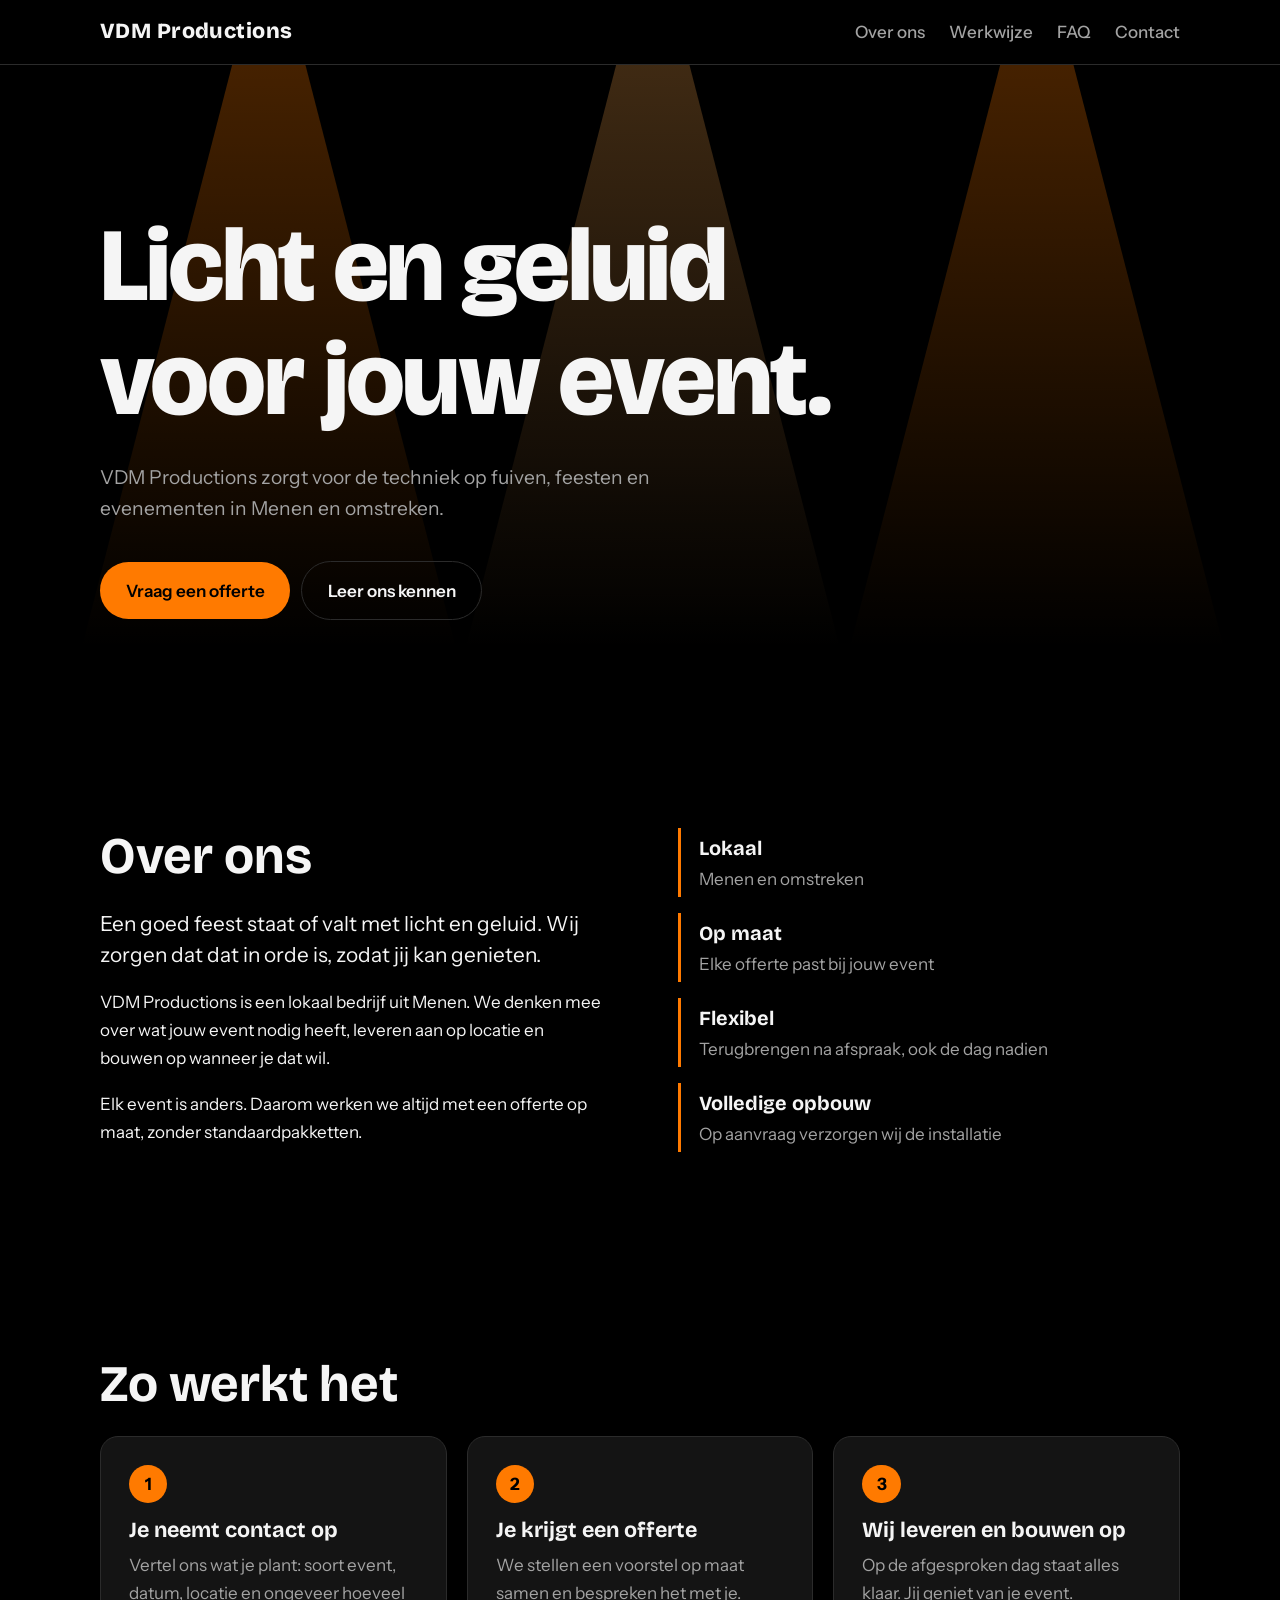
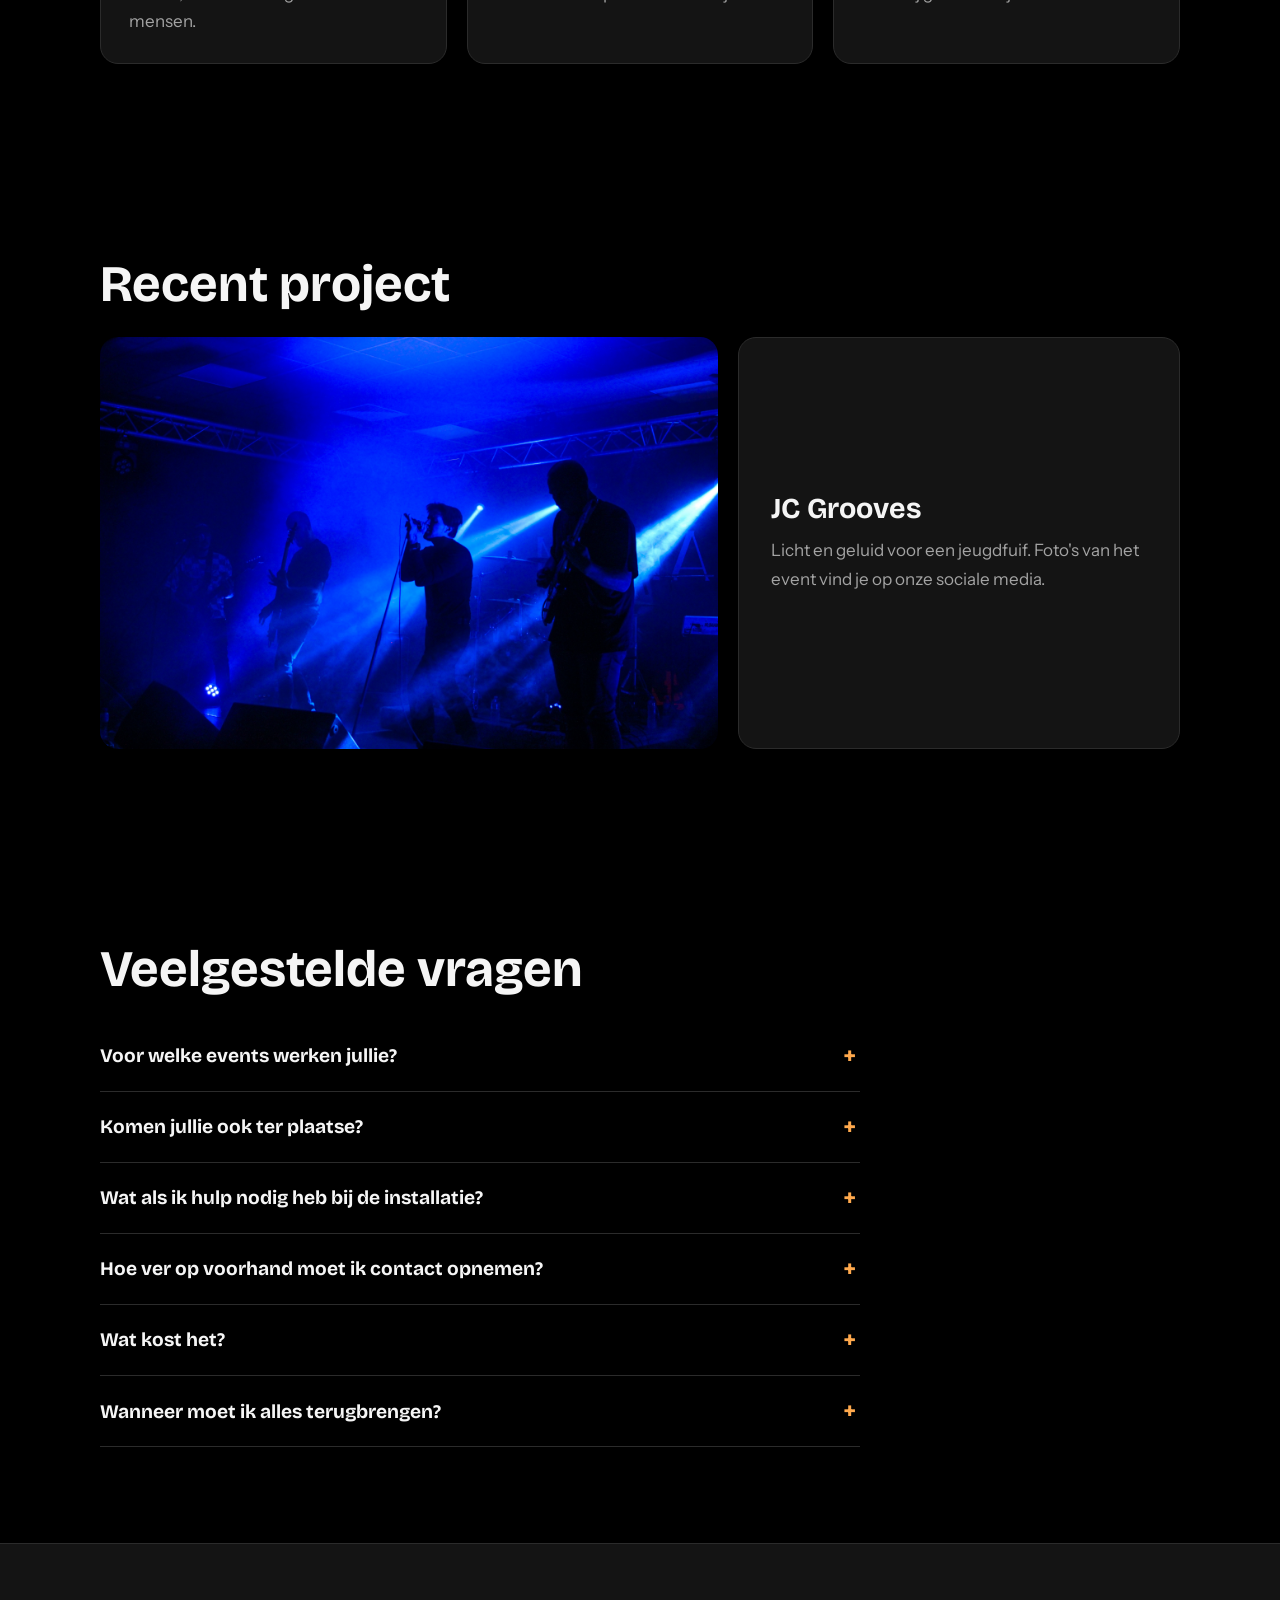
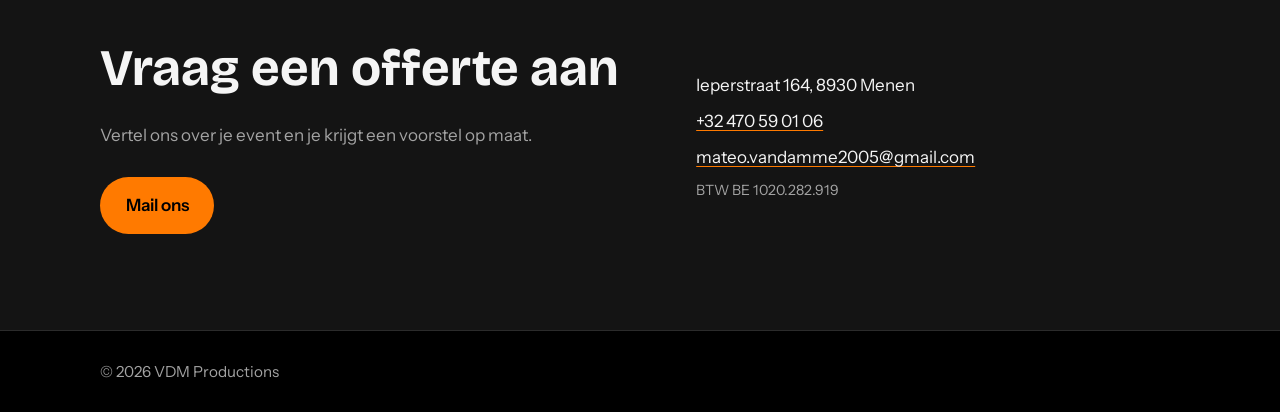
==== Preview/Mateo/index.html @ 556fc5b3 "Add files via upload" ====
<!DOCTYPE html>
<html lang="nl">
<head>
<meta charset="UTF-8">
<meta name="viewport" content="width=device-width, initial-scale=1.0">
<title>VDM Productions | Licht & Geluid in Menen</title>
<meta name="description" content="VDM Productions – licht en geluid voor evenementen, fuiven en feesten in Menen en omstreken.">
<link rel="preconnect" href="https://fonts.googleapis.com">
<link rel="preconnect" href="https://fonts.gstatic.com" crossorigin>
<link href="https://fonts.googleapis.com/css2?family=Bricolage+Grotesque:wght@500;700;800&family=Instrument+Sans:wght@400;500;600&display=swap" rel="stylesheet">
<link rel="stylesheet" href="styles/style.css">
</head>
<body>

<header class="nav">
  <div class="wrap">
    <a class="brand" href="#top">VDM Productions</a>
    <nav aria-label="Hoofdmenu">
      <ul>
        <li><a href="#over-ons">Over ons</a></li>
        <li><a href="#werkwijze">Werkwijze</a></li>
        <li><a href="#faq">FAQ</a></li>
        <li><a href="#contact">Contact</a></li>
      </ul>
    </nav>
  </div>
</header>

<main id="top">
  <section class="hero">
    <div class="beams" aria-hidden="true"><div class="beam"></div><div class="beam"></div><div class="beam"></div></div>
    <div class="wrap">
      <h1>Licht en geluid voor jouw event.</h1>
      <p>VDM Productions zorgt voor de techniek op fuiven, feesten en evenementen in Menen en omstreken.</p>
      <a class="btn" href="#contact">Vraag een offerte</a>
      <a class="btn ghost" href="#over-ons">Leer ons kennen</a>
    </div>
  </section>

  <section id="over-ons">
    <div class="wrap about">
      <div>
        <h2>Over ons</h2>
        <p class="lead">Een goed feest staat of valt met licht en geluid. Wij zorgen dat dat in orde is, zodat jij kan genieten.</p>
        <p>VDM Productions is een lokaal bedrijf uit Menen. We denken mee over wat jouw event nodig heeft, leveren aan op locatie en bouwen op wanneer je dat wil.</p>
        <p>Elk event is anders. Daarom werken we altijd met een offerte op maat, zonder standaardpakketten.</p>
      </div>
      <ul class="facts">
        <li><strong>Lokaal</strong><span>Menen en omstreken</span></li>
        <li><strong>Op maat</strong><span>Elke offerte past bij jouw event</span></li>
        <li><strong>Flexibel</strong><span>Terugbrengen na afspraak, ook de dag nadien</span></li>
        <li><strong>Volledige opbouw</strong><span>Op aanvraag verzorgen wij de installatie</span></li>
      </ul>
    </div>
  </section>

  <section id="werkwijze">
    <div class="wrap">
      <h2>Zo werkt het</h2>
      <ol class="steps">
        <li><h3>Je neemt contact op</h3><p>Vertel ons wat je plant: soort event, datum, locatie en ongeveer hoeveel mensen.</p></li>
        <li><h3>Je krijgt een offerte</h3><p>We stellen een voorstel op maat samen en bespreken het met je.</p></li>
        <li><h3>Wij leveren en bouwen op</h3><p>Op de afgesproken dag staat alles klaar. Jij geniet van je event.</p></li>
      </ol>
    </div>
  </section>

  <section id="projecten">
    <div class="wrap">
      <h2>Recent project</h2>
      <div class="project">
        <figure><img src="images/JC_Grooves1.webp" alt="Podium bij JC Grooves" loading="lazy"></figure>
        <div class="text">
          <h3>JC Grooves</h3>
          <p>Licht en geluid voor een jeugdfuif. Foto's van het event vind je op onze sociale media.</p>
        </div>
      </div>
    </div>
  </section>

  <section id="faq">
    <div class="wrap">
      <h2>Veelgestelde vragen</h2>
      <div class="faq">
        <details>
          <summary>Voor welke events werken jullie?</summary>
          <p>Fuiven, verjaardagen, tuinfeesten, schoolfeesten en andere evenementen. Twijfel je of we iets kunnen doen? Stuur ons gerust een bericht.</p>
        </details>
        <details>
          <summary>Komen jullie ook ter plaatse?</summary>
          <p>Zeker. In Menen en omstreken leveren wij aan en halen we alles weer op. Contacteer ons voor de tarieven.</p>
        </details>
        <details>
          <summary>Wat als ik hulp nodig heb bij de installatie?</summary>
          <p>Geen zorgen. Bij levering geven we altijd een korte uitleg. Wil je liever niets zelf doen, dan verzorgen wij de volledige opbouw.</p>
        </details>
        <details>
          <summary>Hoe ver op voorhand moet ik contact opnemen?</summary>
          <p>Hoe vroeger, hoe beter, zodat je zeker bent van je datum. Last-minute vragen mag je ook altijd proberen.</p>
        </details>
        <details>
          <summary>Wat kost het?</summary>
          <p>Elk event is anders, dus we werken met prijzen op maat. Je krijgt een duidelijke offerte voor je beslist.</p>
        </details>
        <details>
          <summary>Wanneer moet ik alles terugbrengen?</summary>
          <p>Meestal de dag na het event, maar we zijn flexibel in overleg.</p>
        </details>
      </div>
    </div>
  </section>

  <section id="contact" class="contact">
    <div class="wrap contact-grid">
      <div>
        <h2>Vraag een offerte aan</h2>
        <p>Vertel ons over je event en je krijgt een voorstel op maat.</p>
        <a class="btn" href="mailto:mateo.vandamme2005@gmail.com?subject=Offerte%20aanvragen">Mail ons</a>
      </div>
      <address>
        <span>Ieperstraat 164, 8930 Menen</span>
        <a href="tel:+32470590106">+32 470 59 01 06</a>
        <a href="mailto:mateo.vandamme2005@gmail.com">mateo.vandamme2005@gmail.com</a>
        <small>BTW BE 1020.282.919</small>
      </address>
    </div>
  </section>
</main>

<footer>
  <div class="wrap">© 2026 VDM Productions</div>
</footer>

</body>
</html>
---- Preview/Mateo/styles/style.css ----
/* ====== KLEUREN: pas hier je eigen kleuren van de oude site in ====== */
  :root {
    --bg: #000000;
    --surface: #141414;
    --line: #2b2b2b;
    --text: #f5f5f5;
    --muted: #a3a3a3;
    --accent: #ff7a00;
    --accent-2: #ffa94d;
    --on-accent: #000000;
  }
  /* ==================================================================== */

  *, *::before, *::after { box-sizing: border-box; }
  html { scroll-behavior: smooth; scroll-padding-top: 72px; }
  body {
    margin: 0;
    background: var(--bg);
    color: var(--text);
    font-family: "Instrument Sans", system-ui, -apple-system, "Segoe UI", sans-serif;
    font-size: 1.0625rem;
    line-height: 1.65;
  }
  h1, h2, h3 {
    font-family: "Bricolage Grotesque", "Helvetica Neue", Arial, sans-serif;
    line-height: 1.1;
    margin: 0;
  }
  a { color: inherit; }
  :focus-visible { outline: 3px solid var(--accent-2); outline-offset: 3px; border-radius: 4px; }
  .wrap { width: min(1080px, 100% - 2.5rem); margin-inline: auto; }

  /* Navigatie */
  header.nav {
    position: sticky; top: 0; z-index: 10;
    background: rgba(0, 0, 0, .88);
    backdrop-filter: blur(10px);
    border-bottom: 1px solid var(--line);
  }
  .nav .wrap { display: flex; align-items: center; justify-content: space-between; min-height: 64px; gap: 1rem; }
  .brand { font-family: "Bricolage Grotesque", sans-serif; font-weight: 800; font-size: 1.35rem; text-decoration: none; letter-spacing: .02em; }
  .nav ul { display: flex; gap: 1.5rem; list-style: none; margin: 0; padding: 0; }
  .nav ul a { text-decoration: none; color: var(--muted); font-weight: 500; }
  .nav ul a:hover { color: var(--text); }

  /* Hero */
  .hero { position: relative; overflow: hidden; padding: clamp(5rem, 14vw, 9rem) 0 clamp(4rem, 10vw, 7rem); isolation: isolate; }
  .beams { position: absolute; inset: 0; z-index: -1; pointer-events: none; }
  .beam {
    position: absolute; top: -10%; width: 38vmax; height: 130%;
    transform-origin: 50% 0;
    background: linear-gradient(to bottom, color-mix(in srgb, var(--accent) 55%, transparent), transparent 75%);
    clip-path: polygon(46% 0, 54% 0, 100% 100%, 0 100%);
    opacity: .55;
    animation: sweep 9s ease-in-out infinite alternate;
  }
  .beam:nth-child(1) { left: 2%;  --from: -22deg; --to: 12deg; }
  .beam:nth-child(2) { left: 32%; --from: 14deg;  --to: -16deg; animation-delay: -3s;
    background: linear-gradient(to bottom, color-mix(in srgb, var(--accent-2) 50%, transparent), transparent 75%); }
  .beam:nth-child(3) { right: 0;  --from: 20deg;  --to: -10deg; animation-delay: -6s; }
  @keyframes sweep { from { transform: rotate(var(--from)); } to { transform: rotate(var(--to)); } }
  .hero h1 { font-size: clamp(2.8rem, 9vw, 6.5rem); font-weight: 800; letter-spacing: -.02em; max-width: 12ch; }
  .hero p { max-width: 46ch; color: var(--muted); font-size: 1.2rem; margin: 1.5rem 0 2.25rem; }
  .btn {
    display: inline-block; padding: .9rem 1.6rem; border-radius: 999px; font-weight: 600; text-decoration: none;
    background: var(--accent); color: var(--on-accent); transition: transform .15s ease, background .15s ease;
  }
  .btn:hover { background: var(--accent-2); transform: translateY(-2px); }
  .btn.ghost { background: transparent; color: var(--text); border: 1.5px solid var(--line); margin-left: .5rem; }
  .btn.ghost:hover { background: var(--surface); border-color: var(--accent); }

  /* Secties */
  section { padding: clamp(3.5rem, 8vw, 6rem) 0; }
  section h2 { font-size: clamp(2rem, 5vw, 3.2rem); font-weight: 700; margin-bottom: 1.5rem; }
  .about { display: grid; grid-template-columns: 1fr 1fr; gap: clamp(2rem, 6vw, 5rem); align-items: start; }
  .about p { margin: 0 0 1.1rem; max-width: 60ch; }
  .about p.lead { font-size: 1.3rem; line-height: 1.5; }
  .facts { display: grid; gap: 1rem; margin: 0; padding: 0; list-style: none; }
  .facts li { border-left: 3px solid var(--accent); padding: .25rem 0 .25rem 1.1rem; }
  .facts strong { display: block; font-family: "Bricolage Grotesque", sans-serif; font-size: 1.25rem; }
  .facts span { color: var(--muted); }

  /* Werkwijze: echte volgorde */
  .steps { counter-reset: step; list-style: none; margin: 0; padding: 0; display: grid; grid-template-columns: repeat(3, 1fr); gap: 1.25rem; }
  .steps li { counter-increment: step; background: var(--surface); border: 1px solid var(--line); border-radius: 18px; padding: 1.75rem; }
  .steps li::before {
    content: counter(step);
    display: grid; place-items: center; width: 2.4rem; height: 2.4rem; border-radius: 50%;
    background: var(--accent); color: var(--on-accent); font-weight: 700; margin-bottom: 1rem;
  }
  .steps h3 { font-size: 1.35rem; margin-bottom: .5rem; }
  .steps p { margin: 0; color: var(--muted); }

  /* Project */
  .project { display: grid; grid-template-columns: 1.4fr 1fr; gap: 1.25rem; align-items: stretch; }
  .project figure { margin: 0; border-radius: 18px; overflow: hidden; background: var(--surface); min-height: 260px; }
  .project img { width: 100%; height: 100%; object-fit: cover; display: block; }
  .project .text { background: var(--surface); border: 1px solid var(--line); border-radius: 18px; padding: 2rem; display: flex; flex-direction: column; justify-content: center; }
  .project h3 { font-size: 1.8rem; margin-bottom: .75rem; }
  .project p { margin: 0; color: var(--muted); }

  /* FAQ */
  .faq { max-width: 760px; }
  details { border-bottom: 1px solid var(--line); }
  summary {
    cursor: pointer; list-style: none; padding: 1.2rem 2.5rem 1.2rem 0; position: relative;
    font-family: "Bricolage Grotesque", sans-serif; font-size: 1.2rem; font-weight: 700;
  }
  summary::-webkit-details-marker { display: none; }
  summary::after { content: "+"; position: absolute; right: .25rem; top: 50%; translate: 0 -50%; font-size: 1.6rem; color: var(--accent-2); transition: rotate .2s ease; }
  details[open] summary::after { rotate: 45deg; }
  details p { margin: 0 0 1.3rem; color: var(--muted); max-width: 62ch; }

  /* Contact */
  .contact { background: var(--surface); border-top: 1px solid var(--line); }
  .contact-grid { display: grid; grid-template-columns: 1.1fr 1fr; gap: clamp(2rem, 6vw, 4rem); align-items: center; }
  .contact p { color: var(--muted); max-width: 44ch; margin: 0 0 1.75rem; }
  address { font-style: normal; display: grid; gap: .5rem; }
  address a { text-decoration-color: var(--accent); text-underline-offset: 3px; }
  address small { color: var(--muted); }

  footer { padding: 1.75rem 0; color: var(--muted); font-size: .95rem; border-top: 1px solid var(--line); }

  @media (max-width: 800px) {
    .nav ul { gap: 1rem; font-size: .95rem; }
    .about, .project, .contact-grid { grid-template-columns: 1fr; }
    .steps { grid-template-columns: 1fr; }
    .btn.ghost { margin: .75rem 0 0; }
  }
  @media (max-width: 520px) { .nav ul li:nth-child(2) { display: none; } }
  @media (prefers-reduced-motion: reduce) {
    html { scroll-behavior: auto; }
    .beam { animation: none; }
    .btn, summary::after { transition: none; }
  }
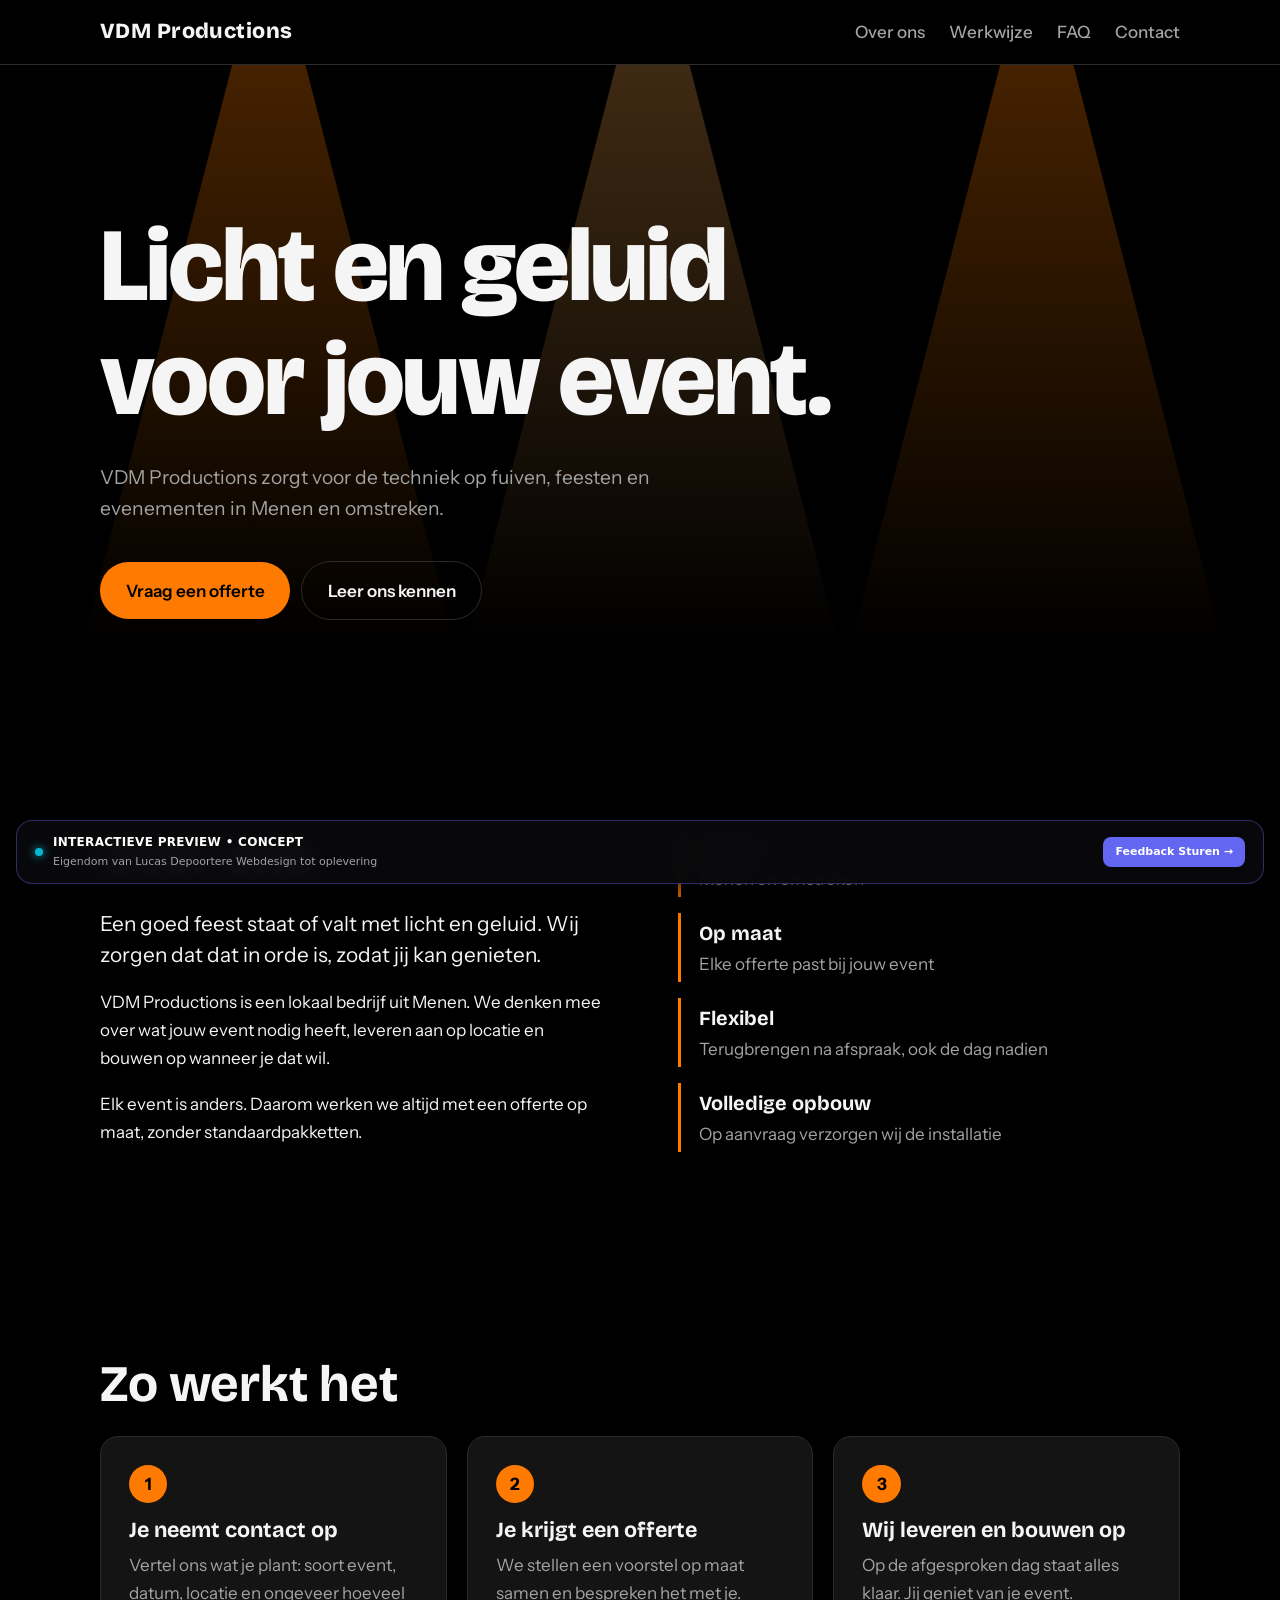
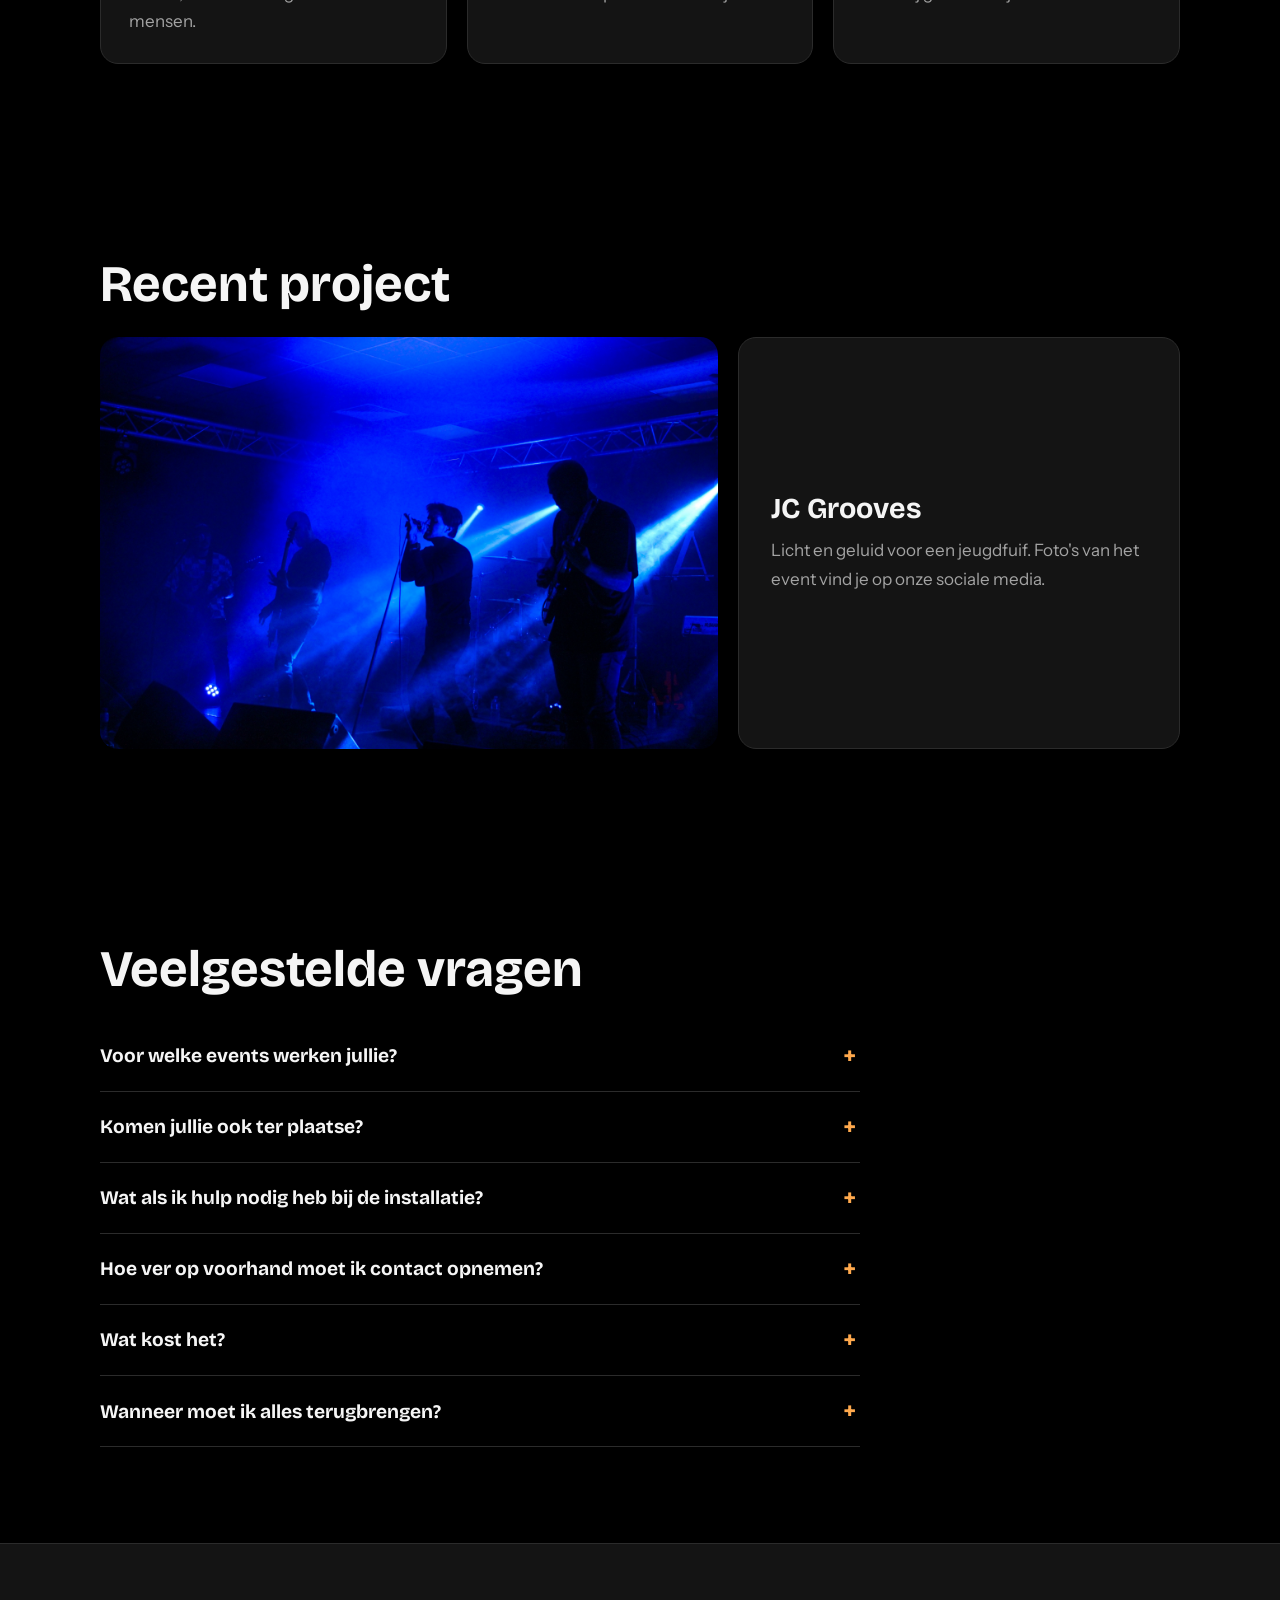
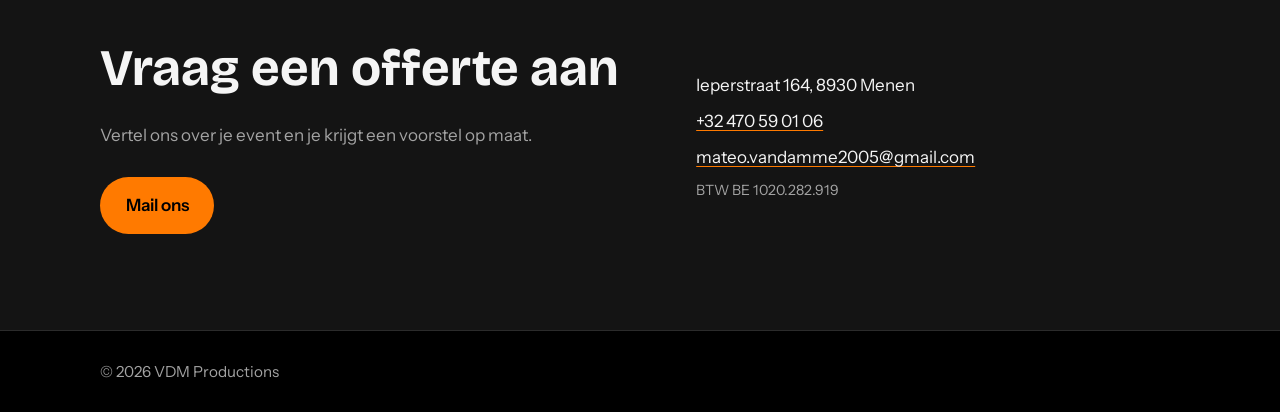
==== commit aa285fd2: "Insert interactive preview banner in index.html Added a preview banner for client feedback." ====
--- a/Preview/Mateo/index.html
+++ b/Preview/Mateo/index.html
@@ -9,6 +9,9 @@
 <link rel="preconnect" href="https://fonts.gstatic.com" crossorigin>
 <link href="https://fonts.googleapis.com/css2?family=Bricolage+Grotesque:wght@500;700;800&family=Instrument+Sans:wght@400;500;600&display=swap" rel="stylesheet">
 <link rel="stylesheet" href="styles/style.css">
+
+<meta name="robots" content="noindex, nofollow">
+  
 </head>
 <body>
 
@@ -131,5 +134,24 @@
   <div class="wrap">© 2026 VDM Productions</div>
 </footer>
 
+<!-- 
+  WATERMERK & PREVIEW BANNER VOOR KLANTEN 
+  Plak deze snippet net vóór de sluitende </body> tag van de klantensite
+-->
+
+<div id="preview-banner" style="position: fixed; bottom: 16px; left: 50%; transform: translateX(-50%); z-index: 99999; width: calc(100% - 32px); max-w: 600px; background: rgba(9, 9, 11, 0.95); backdrop-filter: blur(12px); border: 1px solid rgba(99, 102, 241, 0.4); border-radius: 16px; padding: 12px 18px; box-shadow: 0 10px 30px rgba(0,0,0,0.6); display: flex; align-items: center; justify-content: space-between; gap: 12px; font-family: system-ui, -apple-system, sans-serif; color: #f4f4f5;">
+  <div style="display: flex; align-items: center; gap: 10px;">
+    <div style="width: 8px; height: 8px; border-radius: 50%; background: #06b6d4; box-shadow: 0 0 10px #06b6d4;"></div>
+    <div>
+      <div style="font-size: 12px; font-weight: 700; color: #ffffff; letter-spacing: 0.3px;">INTERACTIEVE PREVIEW • CONCEPT</div>
+      <div style="font-size: 11px; color: #a1a1aa;">Eigendom van Lucas Depoortere Webdesign tot oplevering</div>
+    </div>
+  </div>
+  <a href="https://wa.me/32479092950" target="_blank" style="font-size: 11px; font-weight: 600; background: #6366f1; color: #ffffff; padding: 6px 12px; border-radius: 8px; text-decoration: none; white-space: nowrap; transition: background 0.2s;">
+    Feedback Sturen &rarr;
+  </a>
+</div>
+
+  
 </body>
 </html>
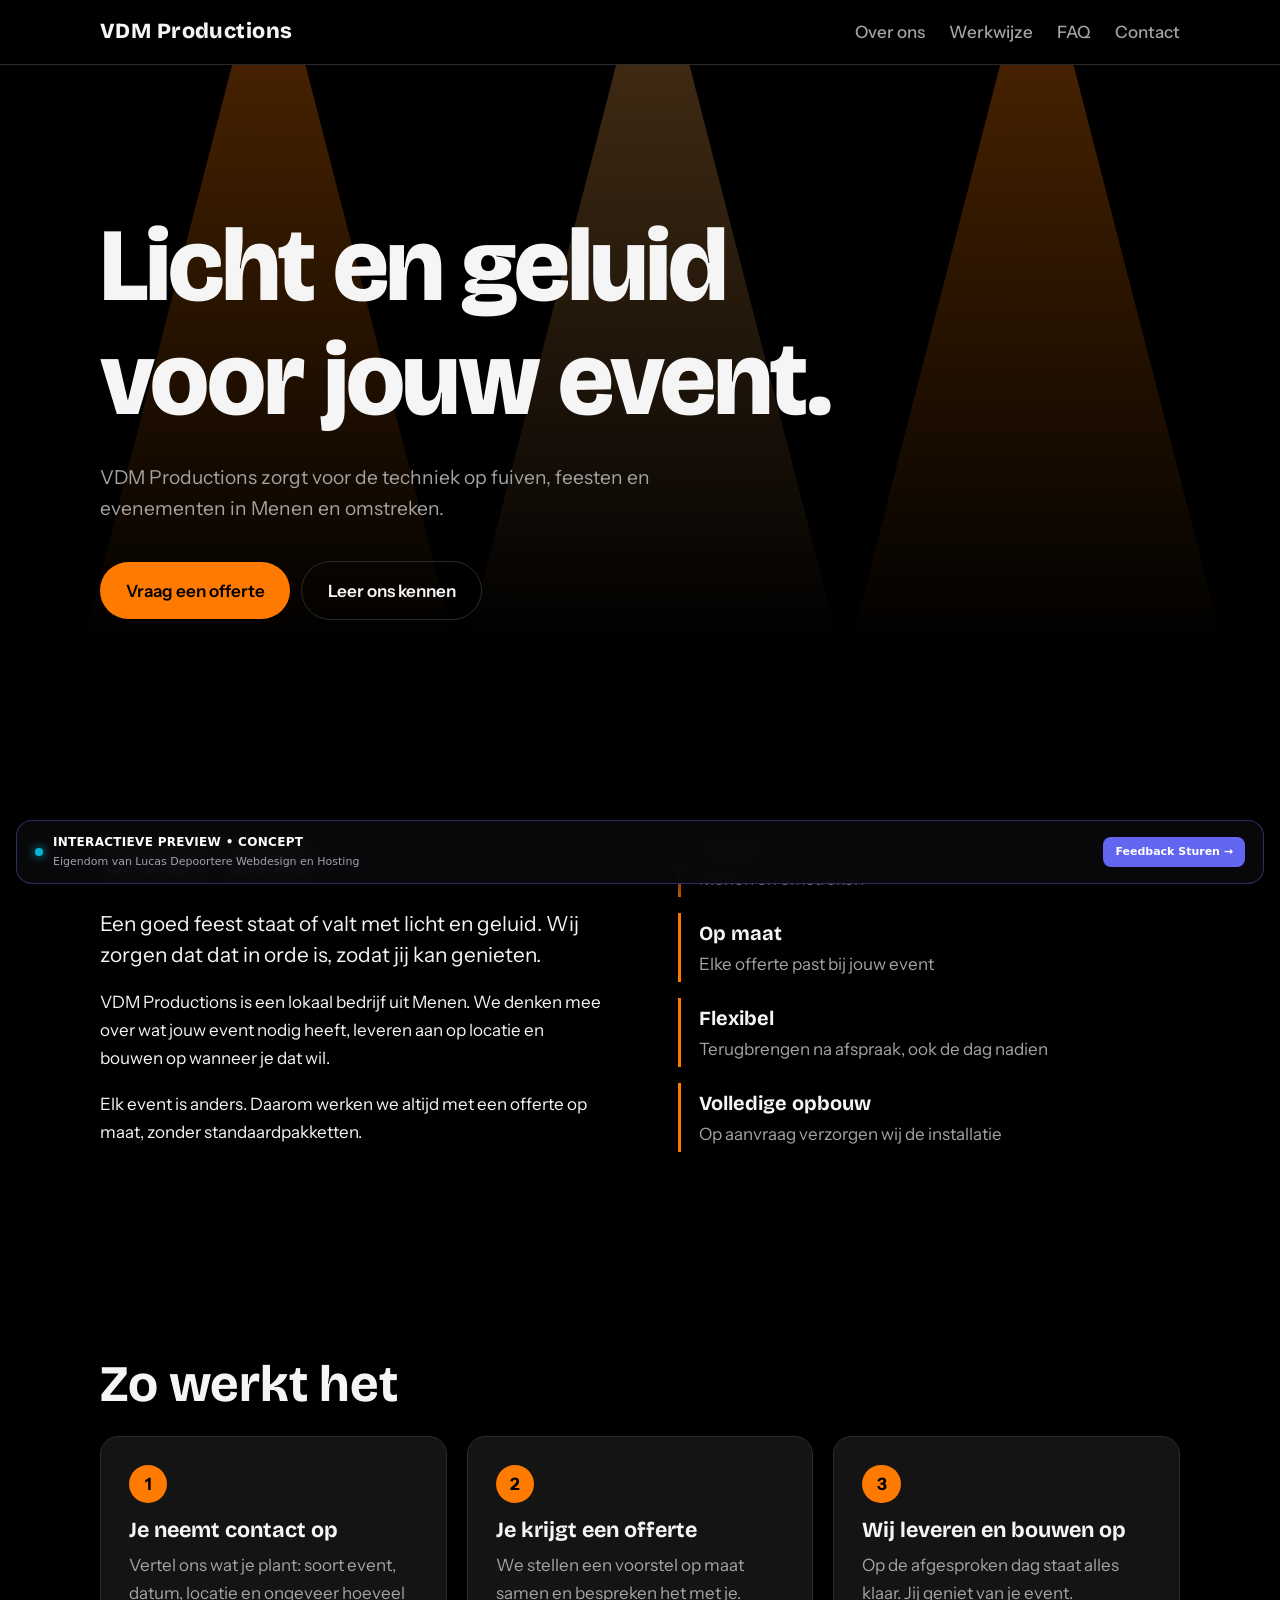
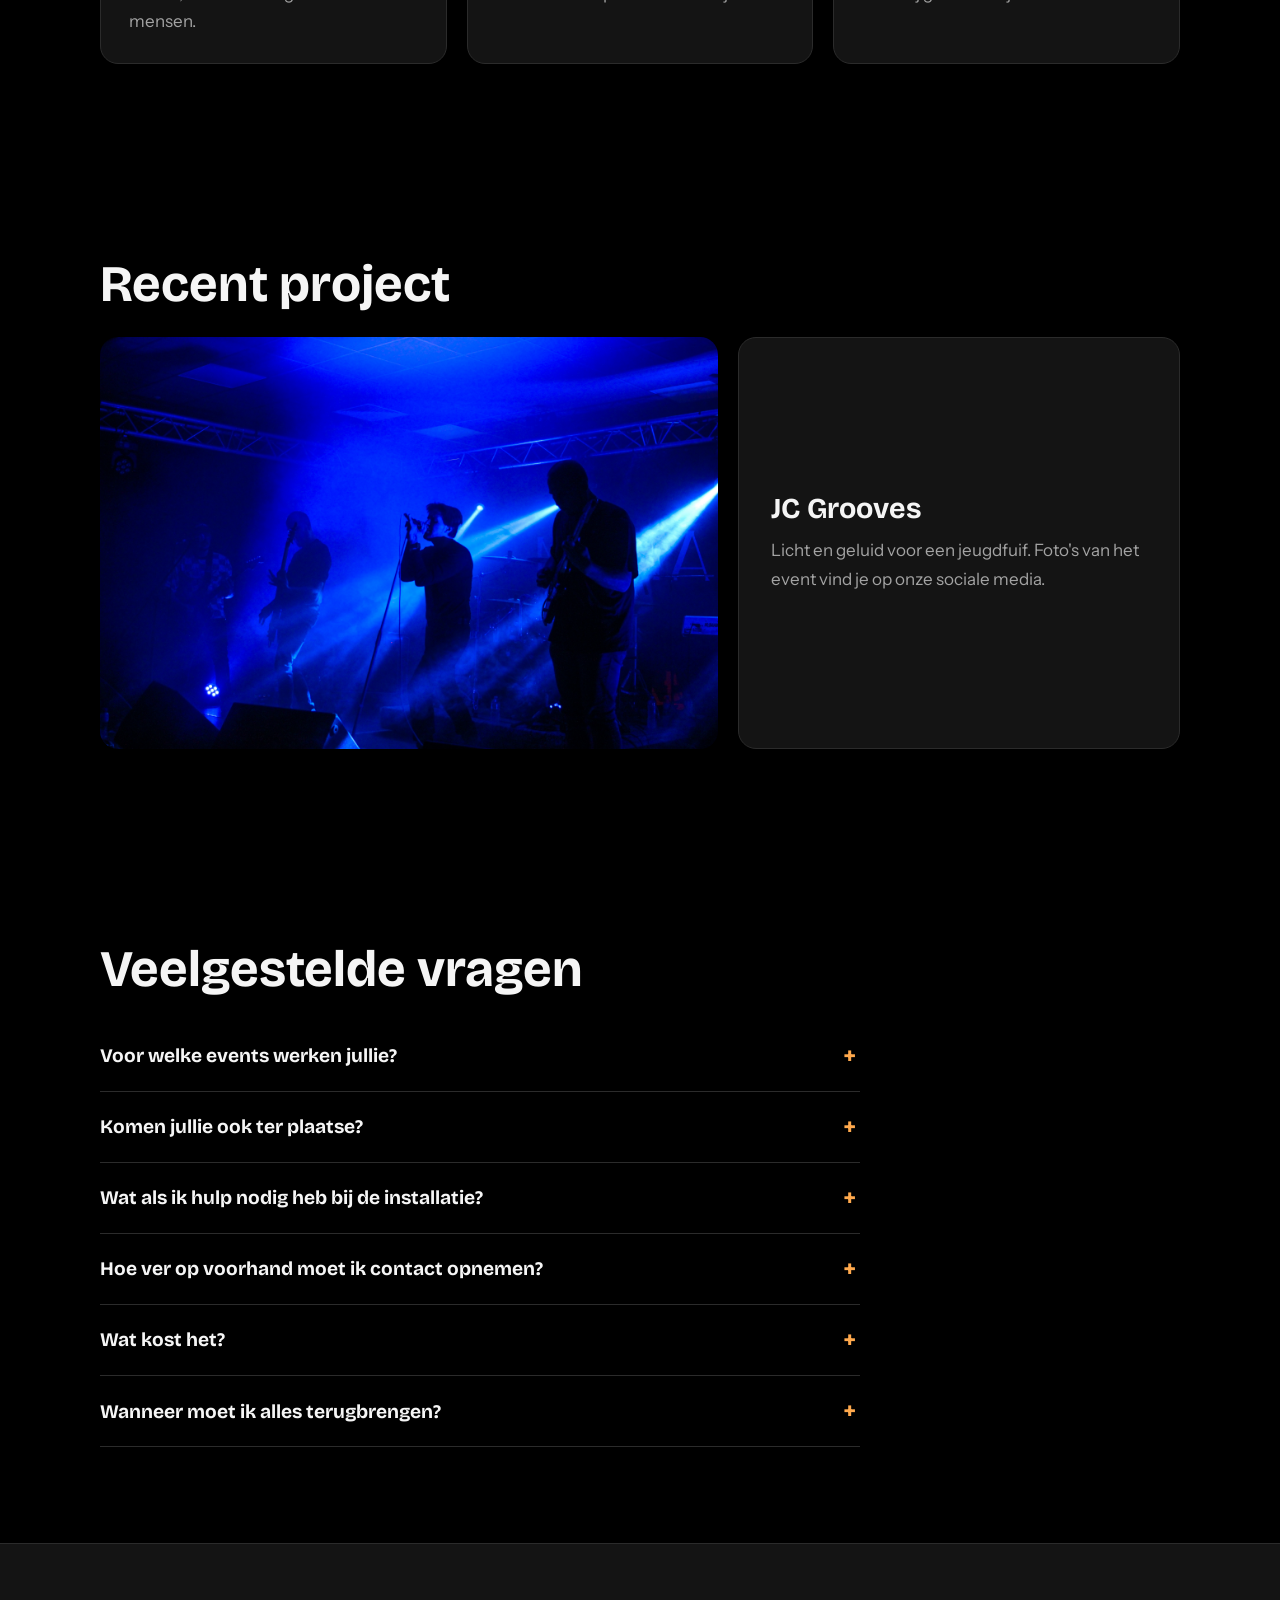
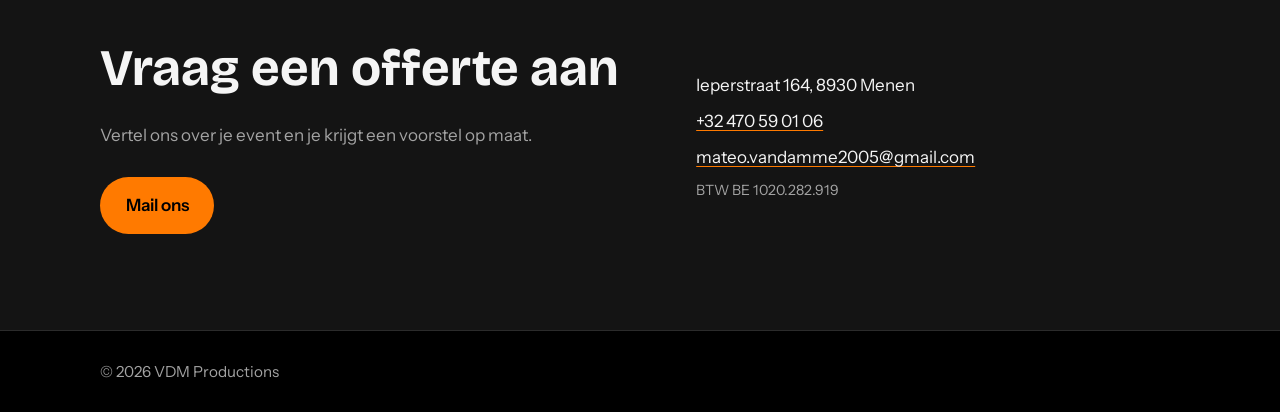
==== commit 3ba034da: "Update ownership text in index.html" ====
--- a/Preview/Mateo/index.html
+++ b/Preview/Mateo/index.html
@@ -144,7 +144,7 @@
     <div style="width: 8px; height: 8px; border-radius: 50%; background: #06b6d4; box-shadow: 0 0 10px #06b6d4;"></div>
     <div>
       <div style="font-size: 12px; font-weight: 700; color: #ffffff; letter-spacing: 0.3px;">INTERACTIEVE PREVIEW • CONCEPT</div>
-      <div style="font-size: 11px; color: #a1a1aa;">Eigendom van Lucas Depoortere Webdesign tot oplevering</div>
+      <div style="font-size: 11px; color: #a1a1aa;">Eigendom van Lucas Depoortere Webdesign en Hosting</div>
     </div>
   </div>
   <a href="https://wa.me/32479092950" target="_blank" style="font-size: 11px; font-weight: 600; background: #6366f1; color: #ffffff; padding: 6px 12px; border-radius: 8px; text-decoration: none; white-space: nowrap; transition: background 0.2s;">
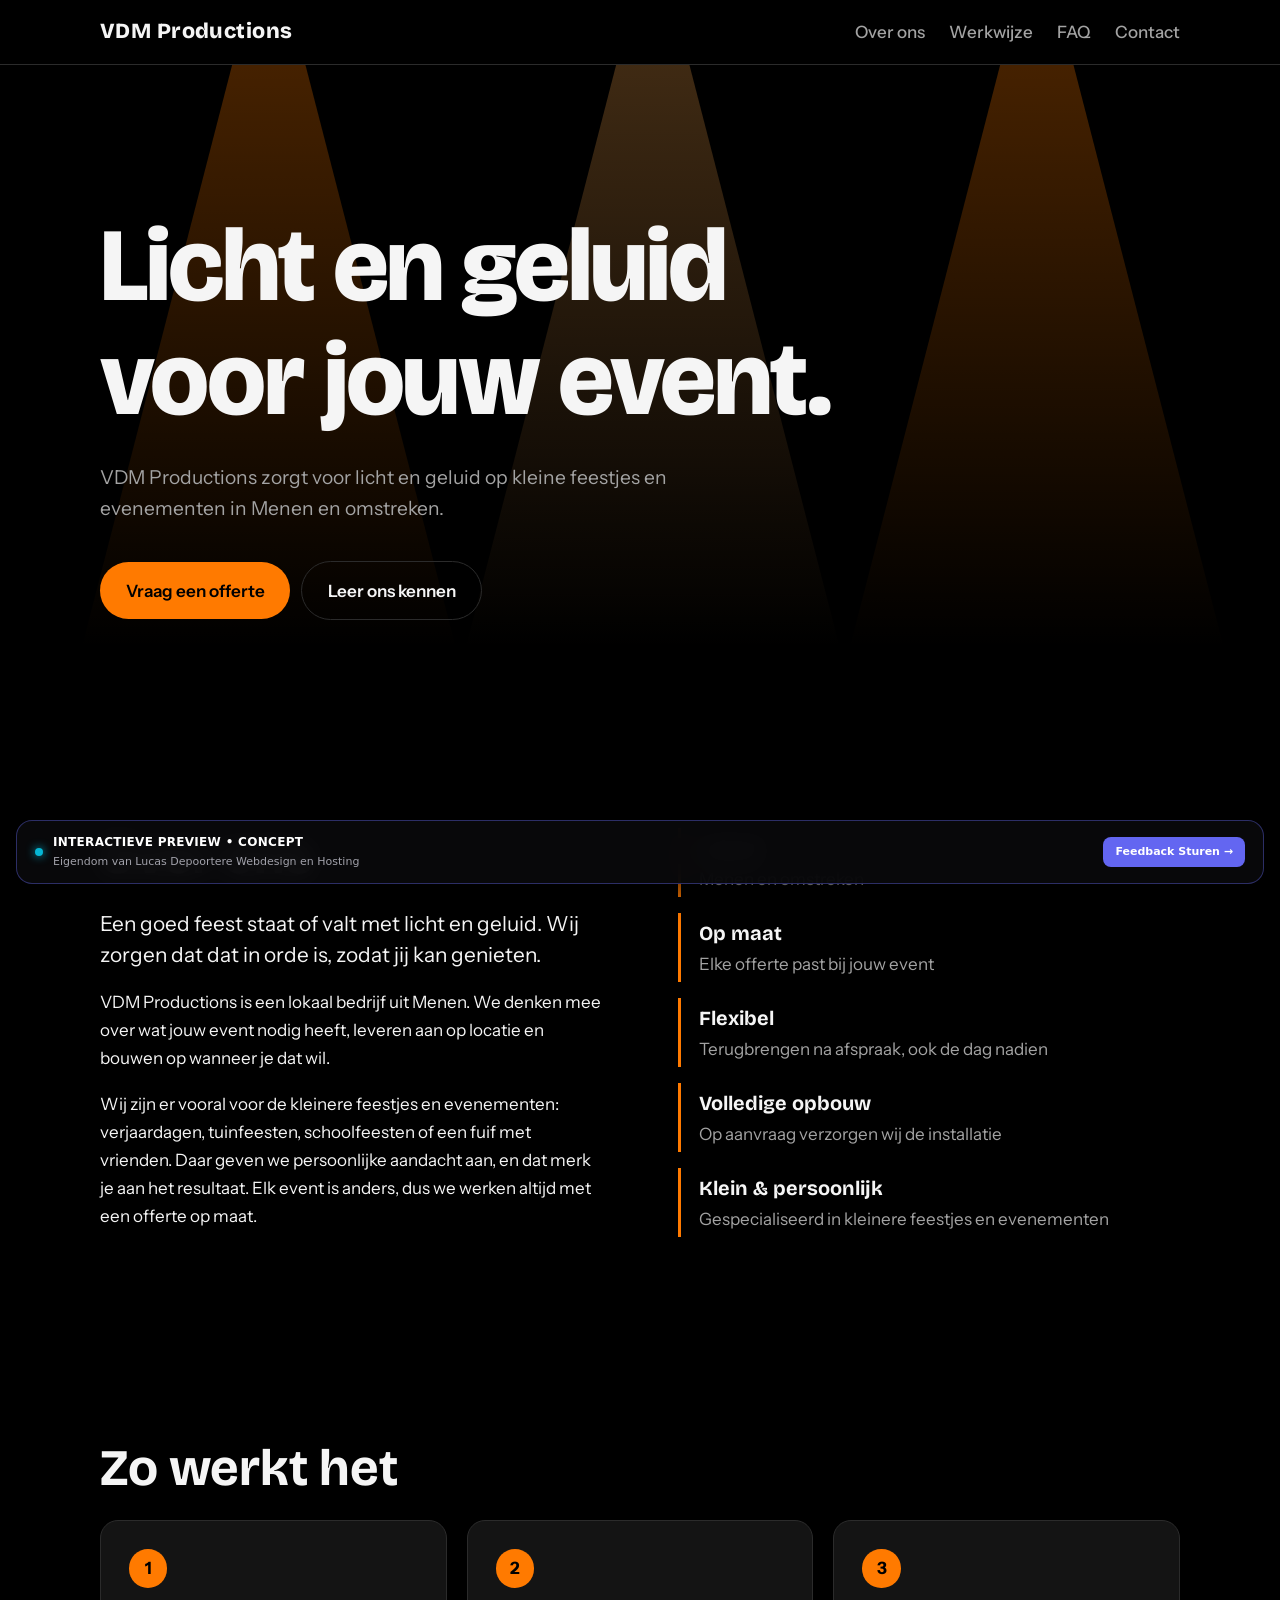
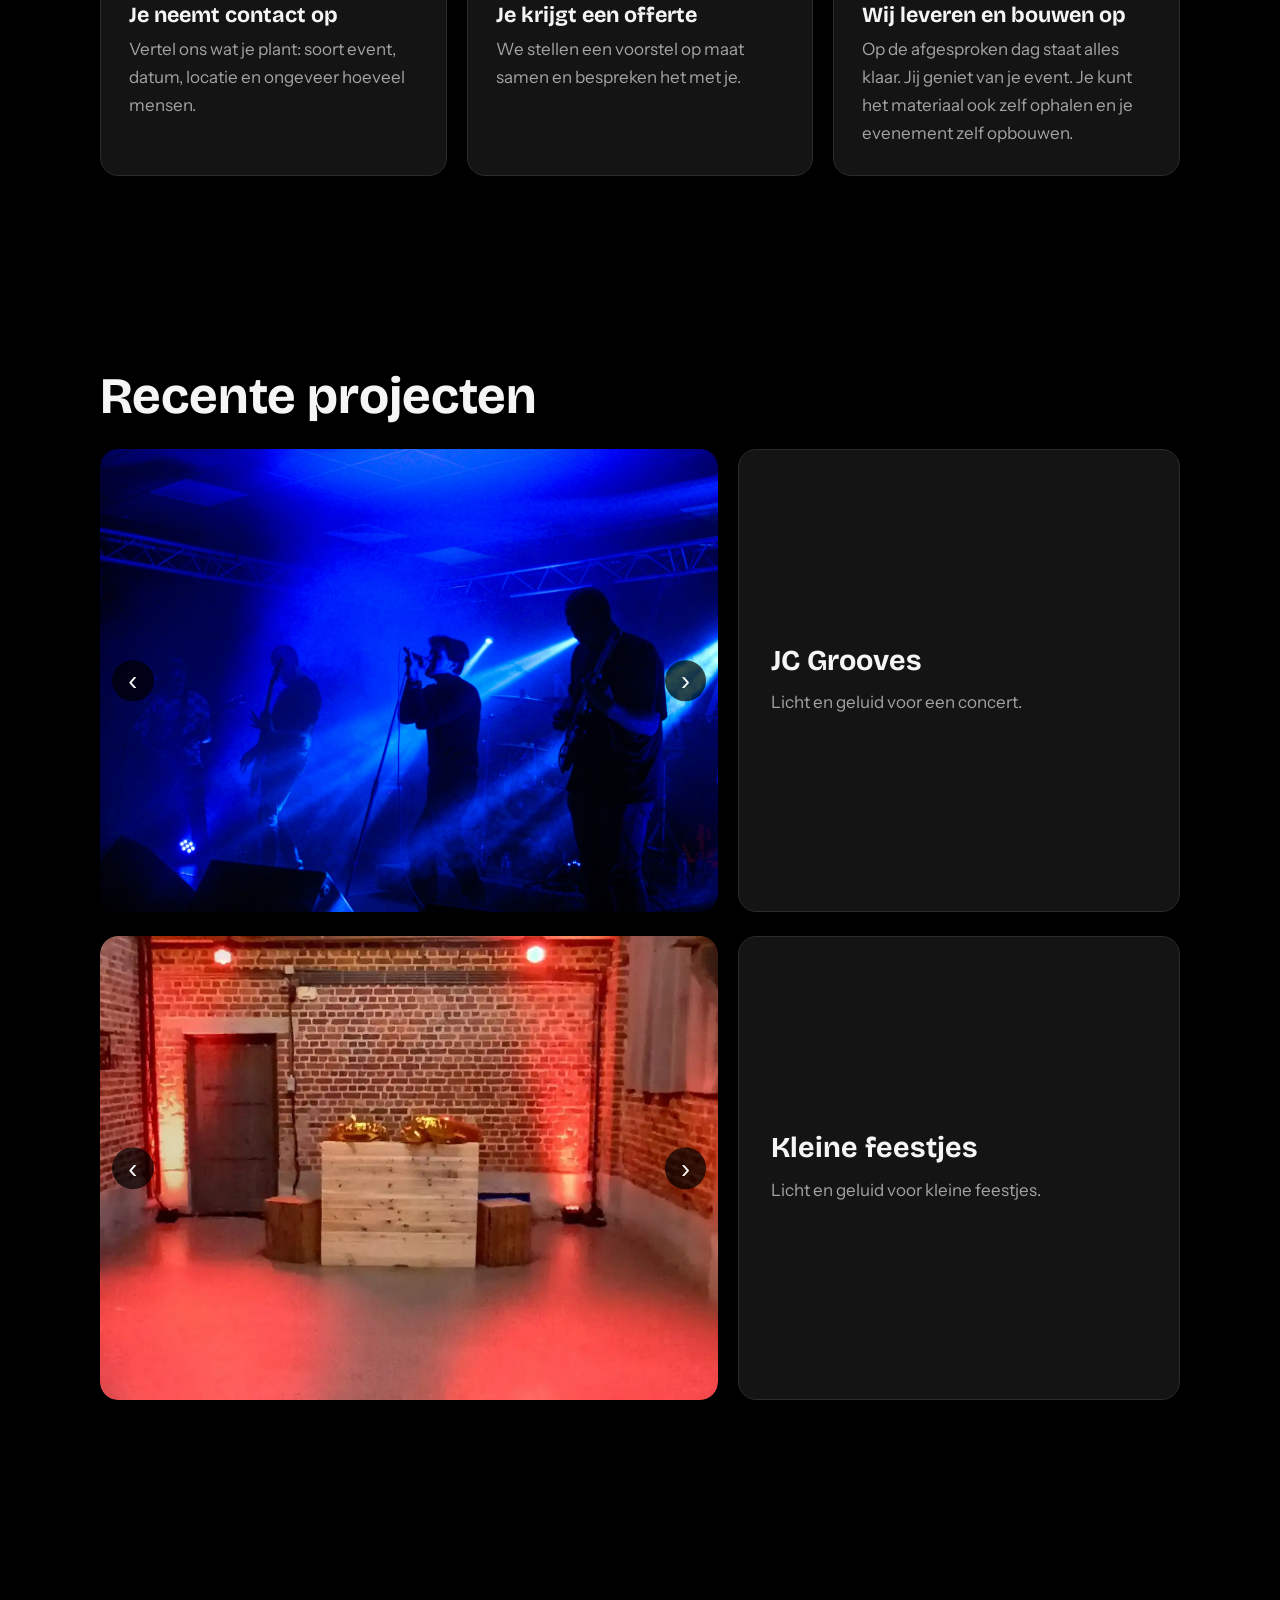
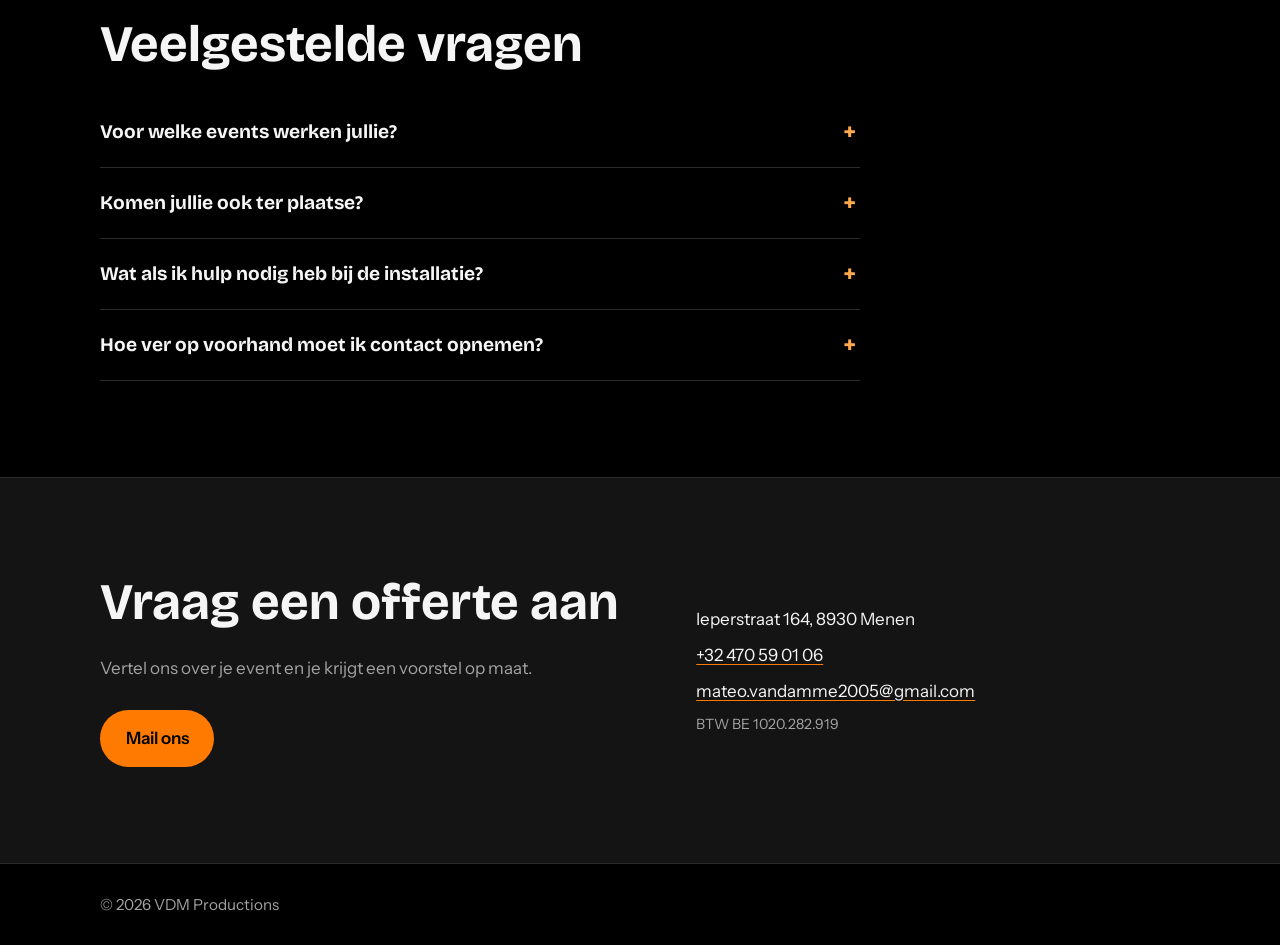
==== commit 56f536df: "kleine aanpassing aan VDM(licht&sound)" ====
--- a/Preview/Mateo/index.html
+++ b/Preview/Mateo/index.html
@@ -34,7 +34,7 @@
     <div class="beams" aria-hidden="true"><div class="beam"></div><div class="beam"></div><div class="beam"></div></div>
     <div class="wrap">
       <h1>Licht en geluid voor jouw event.</h1>
-      <p>VDM Productions zorgt voor de techniek op fuiven, feesten en evenementen in Menen en omstreken.</p>
+      <p>VDM Productions zorgt voor licht en geluid op kleine feestjes en evenementen in Menen en omstreken.</p>
       <a class="btn" href="#contact">Vraag een offerte</a>
       <a class="btn ghost" href="#over-ons">Leer ons kennen</a>
     </div>
@@ -46,13 +46,14 @@
         <h2>Over ons</h2>
         <p class="lead">Een goed feest staat of valt met licht en geluid. Wij zorgen dat dat in orde is, zodat jij kan genieten.</p>
         <p>VDM Productions is een lokaal bedrijf uit Menen. We denken mee over wat jouw event nodig heeft, leveren aan op locatie en bouwen op wanneer je dat wil.</p>
-        <p>Elk event is anders. Daarom werken we altijd met een offerte op maat, zonder standaardpakketten.</p>
+        <p>Wij zijn er vooral voor de kleinere feestjes en evenementen: verjaardagen, tuinfeesten, schoolfeesten of een fuif met vrienden. Daar geven we persoonlijke aandacht aan, en dat merk je aan het resultaat. Elk event is anders, dus we werken altijd met een offerte op maat.</p>
       </div>
       <ul class="facts">
         <li><strong>Lokaal</strong><span>Menen en omstreken</span></li>
         <li><strong>Op maat</strong><span>Elke offerte past bij jouw event</span></li>
         <li><strong>Flexibel</strong><span>Terugbrengen na afspraak, ook de dag nadien</span></li>
         <li><strong>Volledige opbouw</strong><span>Op aanvraag verzorgen wij de installatie</span></li>
+        <li><strong>Klein &amp; persoonlijk</strong><span>Gespecialiseerd in kleinere feestjes en evenementen</span></li>
       </ul>
     </div>
   </section>
@@ -63,19 +64,42 @@
       <ol class="steps">
         <li><h3>Je neemt contact op</h3><p>Vertel ons wat je plant: soort event, datum, locatie en ongeveer hoeveel mensen.</p></li>
         <li><h3>Je krijgt een offerte</h3><p>We stellen een voorstel op maat samen en bespreken het met je.</p></li>
-        <li><h3>Wij leveren en bouwen op</h3><p>Op de afgesproken dag staat alles klaar. Jij geniet van je event.</p></li>
+        <li><h3>Wij leveren en bouwen op</h3><p>Op de afgesproken dag staat alles klaar. Jij geniet van je event. Je kunt het materiaal ook zelf ophalen en je evenement zelf opbouwen.</p></li>
       </ol>
     </div>
   </section>
 
   <section id="projecten">
     <div class="wrap">
-      <h2>Recent project</h2>
+      <h2>Recente projecten</h2>
       <div class="project">
-        <figure><img src="images/JC_Grooves1.webp" alt="Podium bij JC Grooves" loading="lazy"></figure>
+        <div class="gallery-wrap">
+          <div class="gallery" tabindex="0" aria-label="Foto's van JC Grooves">
+            <figure><img src="images/JC_Grooves1.webp" alt="Podium bij JC Grooves" loading="lazy"></figure>
+            <figure><img src="images/JC_Grooves2.webp" alt="Lichtshow tijdens het concert" loading="lazy"></figure>
+            <figure><img src="images/JC_Grooves3.webp" alt="Lichtshow tijdens het concert" loading="lazy"></figure>
+            <figure><img src="images/JC_Grooves4.webp" alt="Licht en Geluidsopstelling op locatie" loading="lazy"></figure>
+          </div>
+          <button class="gal-btn prev" type="button" aria-label="Vorige foto">&#8249;</button>
+          <button class="gal-btn next" type="button" aria-label="Volgende foto">&#8250;</button>
+        </div>
         <div class="text">
           <h3>JC Grooves</h3>
-          <p>Licht en geluid voor een jeugdfuif. Foto's van het event vind je op onze sociale media.</p>
+          <p>Licht en geluid voor een concert.</p>
+        </div>
+      </div>
+      
+      <div class="project">
+        <div class="gallery-wrap">
+          <div class="gallery" tabindex="1" aria-label="Foto's van een klein bedrijfsfeest">
+            <figure><img src="images/Kleine_Feest.webp" alt="Podium bij JC Grooves" loading="lazy"></figure>
+          </div>
+          <button class="gal-btn prev" type="button" aria-label="Vorige foto">&#8249;</button>
+          <button class="gal-btn next" type="button" aria-label="Volgende foto">&#8250;</button>
+        </div>
+        <div class="text">
+          <h3>Kleine feestjes</h3>
+          <p>Licht en geluid voor kleine feestjes.</p>
         </div>
       </div>
     </div>
@@ -87,7 +111,7 @@
       <div class="faq">
         <details>
           <summary>Voor welke events werken jullie?</summary>
-          <p>Fuiven, verjaardagen, tuinfeesten, schoolfeesten en andere evenementen. Twijfel je of we iets kunnen doen? Stuur ons gerust een bericht.</p>
+          <p>Vooral voor kleinere feestjes en evenementen: verjaardagen, tuinfeesten, schoolfeesten, fuiven en andere events met vrienden of familie. Twijfel je of we iets kunnen doen? Stuur ons gerust een bericht.</p>
         </details>
         <details>
           <summary>Komen jullie ook ter plaatse?</summary>
@@ -99,15 +123,7 @@
         </details>
         <details>
           <summary>Hoe ver op voorhand moet ik contact opnemen?</summary>
-          <p>Hoe vroeger, hoe beter, zodat je zeker bent van je datum. Last-minute vragen mag je ook altijd proberen.</p>
-        </details>
-        <details>
-          <summary>Wat kost het?</summary>
-          <p>Elk event is anders, dus we werken met prijzen op maat. Je krijgt een duidelijke offerte voor je beslist.</p>
-        </details>
-        <details>
-          <summary>Wanneer moet ik alles terugbrengen?</summary>
-          <p>Meestal de dag na het event, maar we zijn flexibel in overleg.</p>
+          <p>Hoe vroeger, hoe beter, zodat je zeker bent van je datum. Maar last-minute is zeker geen probleem: heb je binnenkort een feestje en nog geen licht en geluid? Neem gerust contact op, dan kijken we wat er nog mogelijk is.</p>
         </details>
       </div>
     </div>
@@ -134,6 +150,21 @@
   <div class="wrap">© 2026 VDM Productions</div>
 </footer>
 
+<script>
+  document.querySelectorAll('.gallery-wrap').forEach(function (wrap) {
+    var gallery = wrap.querySelector('.gallery');
+
+    wrap.querySelector('.prev').addEventListener('click', function () {
+      gallery.scrollBy({ left: -gallery.clientWidth, behavior: 'smooth' });
+    });
+
+    wrap.querySelector('.next').addEventListener('click', function () {
+      gallery.scrollBy({ left: gallery.clientWidth, behavior: 'smooth' });
+    });
+  });
+</script>
+
+
 <!-- 
   WATERMERK & PREVIEW BANNER VOOR KLANTEN 
   Plak deze snippet net vóór de sluitende </body> tag van de klantensite
--- a/Preview/Mateo/styles/style.css
+++ b/Preview/Mateo/styles/style.css
@@ -1,135 +1,170 @@
 /* ====== KLEUREN: pas hier je eigen kleuren van de oude site in ====== */
-  :root {
-    --bg: #000000;
-    --surface: #141414;
-    --line: #2b2b2b;
-    --text: #f5f5f5;
-    --muted: #a3a3a3;
-    --accent: #ff7a00;
-    --accent-2: #ffa94d;
-    --on-accent: #000000;
-  }
-  /* ==================================================================== */
+:root {
+  --bg: #000000;
+  --surface: #141414;
+  --line: #2b2b2b;
+  --text: #f5f5f5;
+  --muted: #a3a3a3;
+  --accent: #ff7a00;
+  --accent-2: #ffa94d;
+  --on-accent: #000000;
+}
+/* ==================================================================== */
 
-  *, *::before, *::after { box-sizing: border-box; }
-  html { scroll-behavior: smooth; scroll-padding-top: 72px; }
-  body {
-    margin: 0;
-    background: var(--bg);
-    color: var(--text);
-    font-family: "Instrument Sans", system-ui, -apple-system, "Segoe UI", sans-serif;
-    font-size: 1.0625rem;
-    line-height: 1.65;
-  }
-  h1, h2, h3 {
-    font-family: "Bricolage Grotesque", "Helvetica Neue", Arial, sans-serif;
-    line-height: 1.1;
-    margin: 0;
-  }
-  a { color: inherit; }
-  :focus-visible { outline: 3px solid var(--accent-2); outline-offset: 3px; border-radius: 4px; }
-  .wrap { width: min(1080px, 100% - 2.5rem); margin-inline: auto; }
+*, *::before, *::after { box-sizing: border-box; }
+html { scroll-behavior: smooth; scroll-padding-top: 72px; }
+body {
+  margin: 0;
+  background: var(--bg);
+  color: var(--text);
+  font-family: "Instrument Sans", system-ui, -apple-system, "Segoe UI", sans-serif;
+  font-size: 1.0625rem;
+  line-height: 1.65;
+}
+h1, h2, h3 {
+  font-family: "Bricolage Grotesque", "Helvetica Neue", Arial, sans-serif;
+  line-height: 1.1;
+  margin: 0;
+}
+a { color: inherit; }
+:focus-visible { outline: 3px solid var(--accent-2); outline-offset: 3px; border-radius: 4px; }
+.wrap { width: min(1080px, 100% - 2.5rem); margin-inline: auto; }
 
-  /* Navigatie */
-  header.nav {
-    position: sticky; top: 0; z-index: 10;
-    background: rgba(0, 0, 0, .88);
-    backdrop-filter: blur(10px);
-    border-bottom: 1px solid var(--line);
-  }
-  .nav .wrap { display: flex; align-items: center; justify-content: space-between; min-height: 64px; gap: 1rem; }
-  .brand { font-family: "Bricolage Grotesque", sans-serif; font-weight: 800; font-size: 1.35rem; text-decoration: none; letter-spacing: .02em; }
-  .nav ul { display: flex; gap: 1.5rem; list-style: none; margin: 0; padding: 0; }
-  .nav ul a { text-decoration: none; color: var(--muted); font-weight: 500; }
-  .nav ul a:hover { color: var(--text); }
+/* Navigatie */
+header.nav {
+  position: sticky; top: 0; z-index: 10;
+  background: rgba(0, 0, 0, .88);
+  backdrop-filter: blur(10px);
+  border-bottom: 1px solid var(--line);
+}
+.nav .wrap { display: flex; align-items: center; justify-content: space-between; min-height: 64px; gap: 1rem; }
+.brand { font-family: "Bricolage Grotesque", sans-serif; font-weight: 800; font-size: 1.35rem; text-decoration: none; letter-spacing: .02em; }
+.nav ul { display: flex; gap: 1.5rem; list-style: none; margin: 0; padding: 0; }
+.nav ul a { text-decoration: none; color: var(--muted); font-weight: 500; }
+.nav ul a:hover { color: var(--text); }
 
-  /* Hero */
-  .hero { position: relative; overflow: hidden; padding: clamp(5rem, 14vw, 9rem) 0 clamp(4rem, 10vw, 7rem); isolation: isolate; }
-  .beams { position: absolute; inset: 0; z-index: -1; pointer-events: none; }
-  .beam {
-    position: absolute; top: -10%; width: 38vmax; height: 130%;
-    transform-origin: 50% 0;
-    background: linear-gradient(to bottom, color-mix(in srgb, var(--accent) 55%, transparent), transparent 75%);
-    clip-path: polygon(46% 0, 54% 0, 100% 100%, 0 100%);
-    opacity: .55;
-    animation: sweep 9s ease-in-out infinite alternate;
-  }
-  .beam:nth-child(1) { left: 2%;  --from: -22deg; --to: 12deg; }
-  .beam:nth-child(2) { left: 32%; --from: 14deg;  --to: -16deg; animation-delay: -3s;
-    background: linear-gradient(to bottom, color-mix(in srgb, var(--accent-2) 50%, transparent), transparent 75%); }
-  .beam:nth-child(3) { right: 0;  --from: 20deg;  --to: -10deg; animation-delay: -6s; }
-  @keyframes sweep { from { transform: rotate(var(--from)); } to { transform: rotate(var(--to)); } }
-  .hero h1 { font-size: clamp(2.8rem, 9vw, 6.5rem); font-weight: 800; letter-spacing: -.02em; max-width: 12ch; }
-  .hero p { max-width: 46ch; color: var(--muted); font-size: 1.2rem; margin: 1.5rem 0 2.25rem; }
-  .btn {
-    display: inline-block; padding: .9rem 1.6rem; border-radius: 999px; font-weight: 600; text-decoration: none;
-    background: var(--accent); color: var(--on-accent); transition: transform .15s ease, background .15s ease;
-  }
-  .btn:hover { background: var(--accent-2); transform: translateY(-2px); }
-  .btn.ghost { background: transparent; color: var(--text); border: 1.5px solid var(--line); margin-left: .5rem; }
-  .btn.ghost:hover { background: var(--surface); border-color: var(--accent); }
+/* Hero */
+.hero { position: relative; overflow: hidden; padding: clamp(5rem, 14vw, 9rem) 0 clamp(4rem, 10vw, 7rem); isolation: isolate; }
+.beams { position: absolute; inset: 0; z-index: -1; pointer-events: none; }
+.beam {
+  position: absolute; top: -10%; width: 38vmax; height: 130%;
+  transform-origin: 50% 0;
+  background: linear-gradient(to bottom, color-mix(in srgb, var(--accent) 55%, transparent), transparent 75%);
+  clip-path: polygon(46% 0, 54% 0, 100% 100%, 0 100%);
+  opacity: .55;
+  animation: sweep 9s ease-in-out infinite alternate;
+}
+.beam:nth-child(1) { left: 2%;  --from: -22deg; --to: 12deg; }
+.beam:nth-child(2) { left: 32%; --from: 14deg;  --to: -16deg; animation-delay: -3s;
+  background: linear-gradient(to bottom, color-mix(in srgb, var(--accent-2) 50%, transparent), transparent 75%); }
+.beam:nth-child(3) { right: 0;  --from: 20deg;  --to: -10deg; animation-delay: -6s; }
+@keyframes sweep { from { transform: rotate(var(--from)); } to { transform: rotate(var(--to)); } }
+.hero h1 { font-size: clamp(2.8rem, 9vw, 6.5rem); font-weight: 800; letter-spacing: -.02em; max-width: 12ch; }
+.hero p { max-width: 46ch; color: var(--muted); font-size: 1.2rem; margin: 1.5rem 0 2.25rem; }
+.btn {
+  display: inline-block; padding: .9rem 1.6rem; border-radius: 999px; font-weight: 600; text-decoration: none;
+  background: var(--accent); color: var(--on-accent); transition: transform .15s ease, background .15s ease;
+}
+.btn:hover { background: var(--accent-2); transform: translateY(-2px); }
+.btn.ghost { background: transparent; color: var(--text); border: 1.5px solid var(--line); margin-left: .5rem; }
+.btn.ghost:hover { background: var(--surface); border-color: var(--accent); }
 
-  /* Secties */
-  section { padding: clamp(3.5rem, 8vw, 6rem) 0; }
-  section h2 { font-size: clamp(2rem, 5vw, 3.2rem); font-weight: 700; margin-bottom: 1.5rem; }
-  .about { display: grid; grid-template-columns: 1fr 1fr; gap: clamp(2rem, 6vw, 5rem); align-items: start; }
-  .about p { margin: 0 0 1.1rem; max-width: 60ch; }
-  .about p.lead { font-size: 1.3rem; line-height: 1.5; }
-  .facts { display: grid; gap: 1rem; margin: 0; padding: 0; list-style: none; }
-  .facts li { border-left: 3px solid var(--accent); padding: .25rem 0 .25rem 1.1rem; }
-  .facts strong { display: block; font-family: "Bricolage Grotesque", sans-serif; font-size: 1.25rem; }
-  .facts span { color: var(--muted); }
+/* Secties */
+section { padding: clamp(3.5rem, 8vw, 6rem) 0; }
+section h2 { font-size: clamp(2rem, 5vw, 3.2rem); font-weight: 700; margin-bottom: 1.5rem; }
+.about { display: grid; grid-template-columns: 1fr 1fr; gap: clamp(2rem, 6vw, 5rem); align-items: start; }
+.about p { margin: 0 0 1.1rem; max-width: 60ch; }
+.about p.lead { font-size: 1.3rem; line-height: 1.5; }
+.facts { display: grid; gap: 1rem; margin: 0; padding: 0; list-style: none; }
+.facts li { border-left: 3px solid var(--accent); padding: .25rem 0 .25rem 1.1rem; }
+.facts strong { display: block; font-family: "Bricolage Grotesque", sans-serif; font-size: 1.25rem; }
+.facts span { color: var(--muted); }
 
-  /* Werkwijze: echte volgorde */
-  .steps { counter-reset: step; list-style: none; margin: 0; padding: 0; display: grid; grid-template-columns: repeat(3, 1fr); gap: 1.25rem; }
-  .steps li { counter-increment: step; background: var(--surface); border: 1px solid var(--line); border-radius: 18px; padding: 1.75rem; }
-  .steps li::before {
-    content: counter(step);
-    display: grid; place-items: center; width: 2.4rem; height: 2.4rem; border-radius: 50%;
-    background: var(--accent); color: var(--on-accent); font-weight: 700; margin-bottom: 1rem;
-  }
-  .steps h3 { font-size: 1.35rem; margin-bottom: .5rem; }
-  .steps p { margin: 0; color: var(--muted); }
+/* Werkwijze: echte volgorde */
+.steps { counter-reset: step; list-style: none; margin: 0; padding: 0; display: grid; grid-template-columns: repeat(3, 1fr); gap: 1.25rem; }
+.steps li { counter-increment: step; background: var(--surface); border: 1px solid var(--line); border-radius: 18px; padding: 1.75rem; }
+.steps li::before {
+  content: counter(step);
+  display: grid; place-items: center; width: 2.4rem; height: 2.4rem; border-radius: 50%;
+  background: var(--accent); color: var(--on-accent); font-weight: 700; margin-bottom: 1rem;
+}
+.steps h3 { font-size: 1.35rem; margin-bottom: .5rem; }
+.steps p { margin: 0; color: var(--muted); }
 
-  /* Project */
-  .project { display: grid; grid-template-columns: 1.4fr 1fr; gap: 1.25rem; align-items: stretch; }
-  .project figure { margin: 0; border-radius: 18px; overflow: hidden; background: var(--surface); min-height: 260px; }
-  .project img { width: 100%; height: 100%; object-fit: cover; display: block; }
-  .project .text { background: var(--surface); border: 1px solid var(--line); border-radius: 18px; padding: 2rem; display: flex; flex-direction: column; justify-content: center; }
-  .project h3 { font-size: 1.8rem; margin-bottom: .75rem; }
-  .project p { margin: 0; color: var(--muted); }
+/* Project */
+.project { display: grid; grid-template-columns: 1.4fr 1fr; gap: 1.25rem; align-items: stretch; }
+.project figure { margin: 0; border-radius: 18px; overflow: hidden; background: var(--surface); min-height: 260px; }
+.project img { width: 100%; height: 100%; object-fit: cover; display: block; }
+.project .text { background: var(--surface); border: 1px solid var(--line); border-radius: 18px; padding: 2rem; display: flex; flex-direction: column; justify-content: center; }
+.project h3 { font-size: 1.8rem; margin-bottom: .75rem; }
+.project p { margin: 0; color: var(--muted); }
+.project{padding-bottom: 1.5rem;}
 
-  /* FAQ */
-  .faq { max-width: 760px; }
-  details { border-bottom: 1px solid var(--line); }
-  summary {
-    cursor: pointer; list-style: none; padding: 1.2rem 2.5rem 1.2rem 0; position: relative;
-    font-family: "Bricolage Grotesque", sans-serif; font-size: 1.2rem; font-weight: 700;
-  }
-  summary::-webkit-details-marker { display: none; }
-  summary::after { content: "+"; position: absolute; right: .25rem; top: 50%; translate: 0 -50%; font-size: 1.6rem; color: var(--accent-2); transition: rotate .2s ease; }
-  details[open] summary::after { rotate: 45deg; }
-  details p { margin: 0 0 1.3rem; color: var(--muted); max-width: 62ch; }
+.project .gallery {
+  display: flex;
+  gap: .75rem;
+  min-width: 0;                
+  overflow-x: auto;
+  scroll-snap-type: x mandatory;
+  border-radius: 18px;
+  scrollbar-width: thin;
+  scrollbar-color: var(--accent) var(--surface);
+}
+.project .gallery figure {
+  flex: 0 0 100%;             
+  scroll-snap-align: center;
+  min-height: 0;               
+}
+.project .gallery img {
+  height: auto;                  
+  aspect-ratio: 4 / 3;
+}
 
-  /* Contact */
-  .contact { background: var(--surface); border-top: 1px solid var(--line); }
-  .contact-grid { display: grid; grid-template-columns: 1.1fr 1fr; gap: clamp(2rem, 6vw, 4rem); align-items: center; }
-  .contact p { color: var(--muted); max-width: 44ch; margin: 0 0 1.75rem; }
-  address { font-style: normal; display: grid; gap: .5rem; }
-  address a { text-decoration-color: var(--accent); text-underline-offset: 3px; }
-  address small { color: var(--muted); }
+/* Pijltjes bij de galerij */
+.gallery-wrap { position: relative; min-width: 0; }
+.gal-btn {
+  position: absolute; top: 50%; translate: 0 -50%;
+  width: 2.6rem; height: 2.6rem; border-radius: 50%; border: 0;
+  display: grid; place-items: center;
+  background: rgba(0, 0, 0, .7); color: var(--text);
+  font-size: 1.7rem; line-height: 1; cursor: pointer;
+  transition: background .15s ease;
+}
+.gal-btn:hover { background: var(--accent); color: var(--on-accent); }
+.gal-btn.prev { left: .75rem; }
+.gal-btn.next { right: .75rem; }
 
-  footer { padding: 1.75rem 0; color: var(--muted); font-size: .95rem; border-top: 1px solid var(--line); }
+/* FAQ */
+.faq { max-width: 760px; }
+details { border-bottom: 1px solid var(--line); }
+summary {
+  cursor: pointer; list-style: none; padding: 1.2rem 2.5rem 1.2rem 0; position: relative;
+  font-family: "Bricolage Grotesque", sans-serif; font-size: 1.2rem; font-weight: 700;
+}
+summary::-webkit-details-marker { display: none; }
+summary::after { content: "+"; position: absolute; right: .25rem; top: 50%; translate: 0 -50%; font-size: 1.6rem; color: var(--accent-2); transition: rotate .2s ease; }
+details[open] summary::after { rotate: 45deg; }
+details p { margin: 0 0 1.3rem; color: var(--muted); max-width: 62ch; }
 
-  @media (max-width: 800px) {
-    .nav ul { gap: 1rem; font-size: .95rem; }
-    .about, .project, .contact-grid { grid-template-columns: 1fr; }
-    .steps { grid-template-columns: 1fr; }
-    .btn.ghost { margin: .75rem 0 0; }
-  }
-  @media (max-width: 520px) { .nav ul li:nth-child(2) { display: none; } }
-  @media (prefers-reduced-motion: reduce) {
-    html { scroll-behavior: auto; }
-    .beam { animation: none; }
-    .btn, summary::after { transition: none; }
-  }+/* Contact */
+.contact { background: var(--surface); border-top: 1px solid var(--line); }
+.contact-grid { display: grid; grid-template-columns: 1.1fr 1fr; gap: clamp(2rem, 6vw, 4rem); align-items: center; }
+.contact p { color: var(--muted); max-width: 44ch; margin: 0 0 1.75rem; }
+address { font-style: normal; display: grid; gap: .5rem; }
+address a { text-decoration-color: var(--accent); text-underline-offset: 3px; }
+address small { color: var(--muted); }
+
+footer { padding: 1.75rem 0; color: var(--muted); font-size: .95rem; border-top: 1px solid var(--line); }
+
+@media (max-width: 800px) {
+  .nav ul { gap: 1rem; font-size: .95rem; }
+  .about, .project, .contact-grid { grid-template-columns: 1fr; }
+  .steps { grid-template-columns: 1fr; }
+  .btn.ghost { margin: .75rem 0 0; }
+}
+@media (max-width: 520px) { .nav ul li:nth-child(2) { display: none; } }
+@media (prefers-reduced-motion: reduce) {
+  html { scroll-behavior: auto; }
+  .beam { animation: none; }
+  .btn, summary::after, .gal-btn { transition: none; }
+}
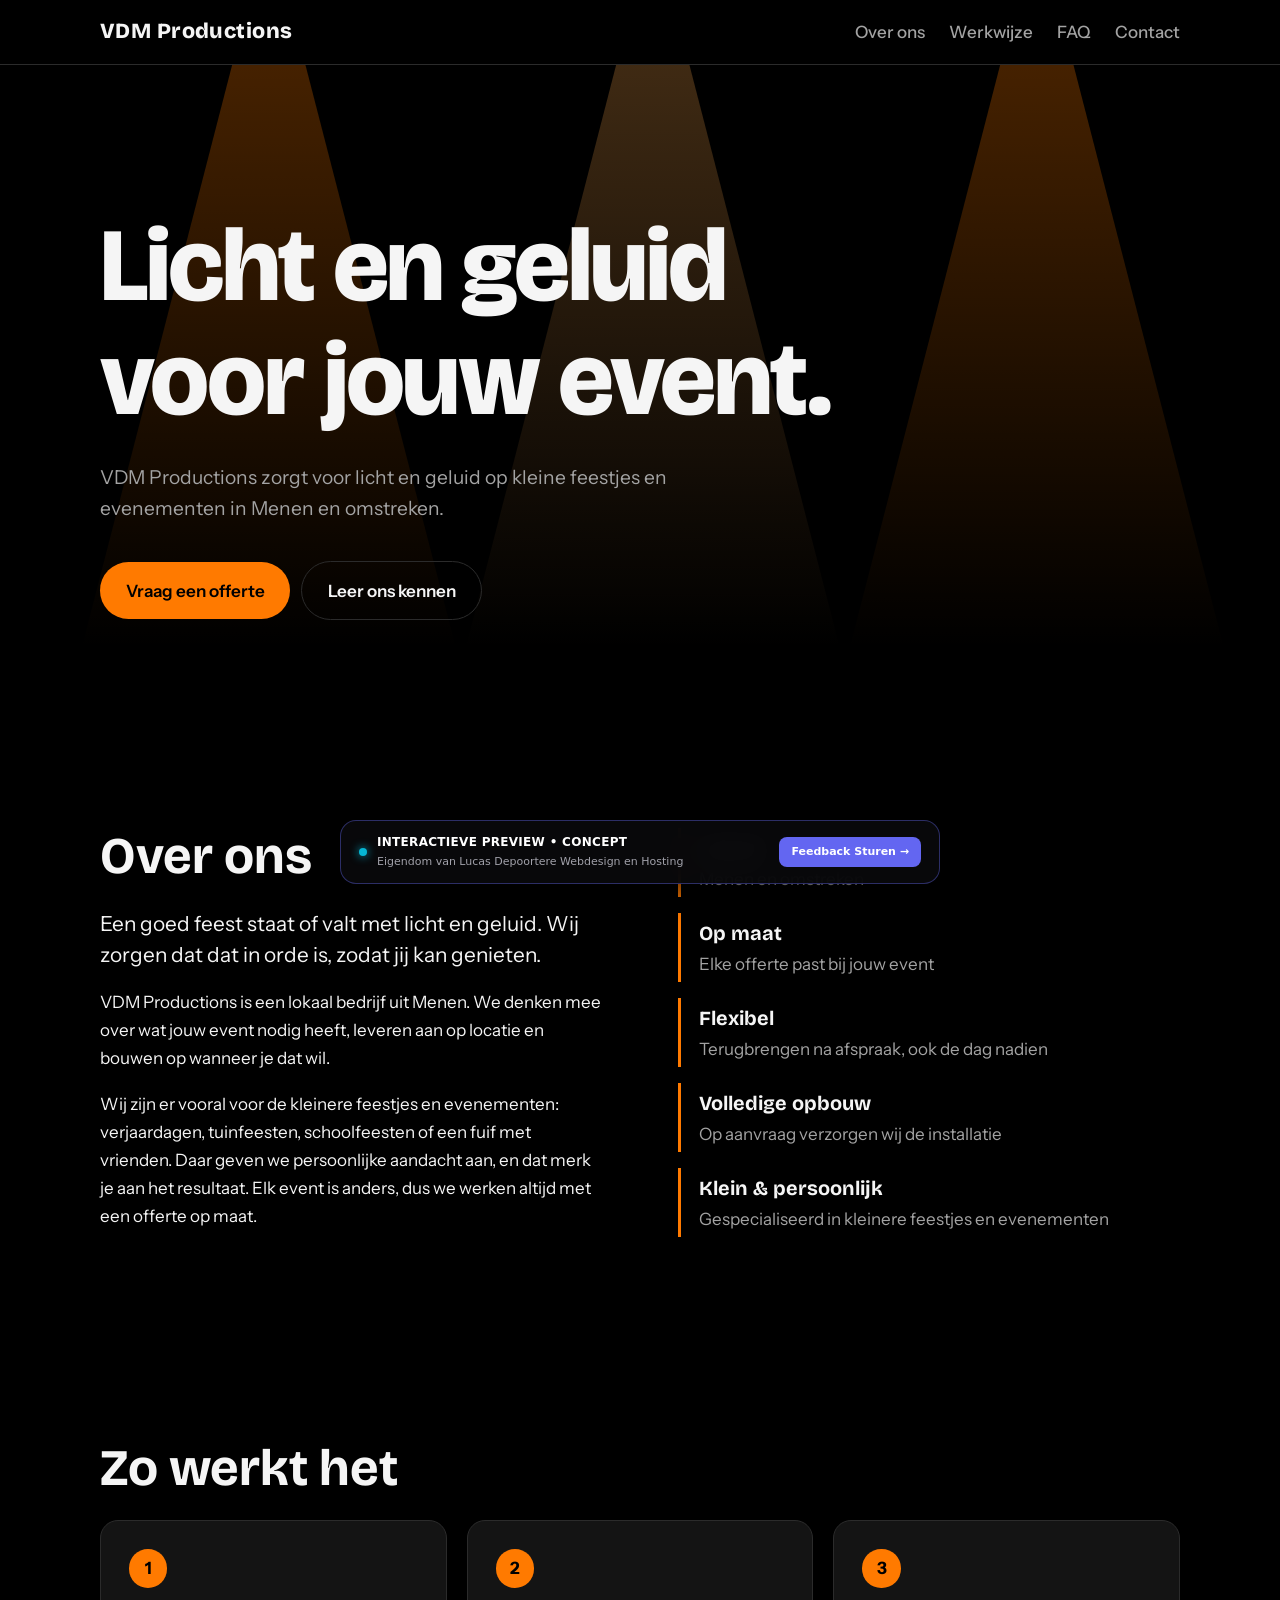
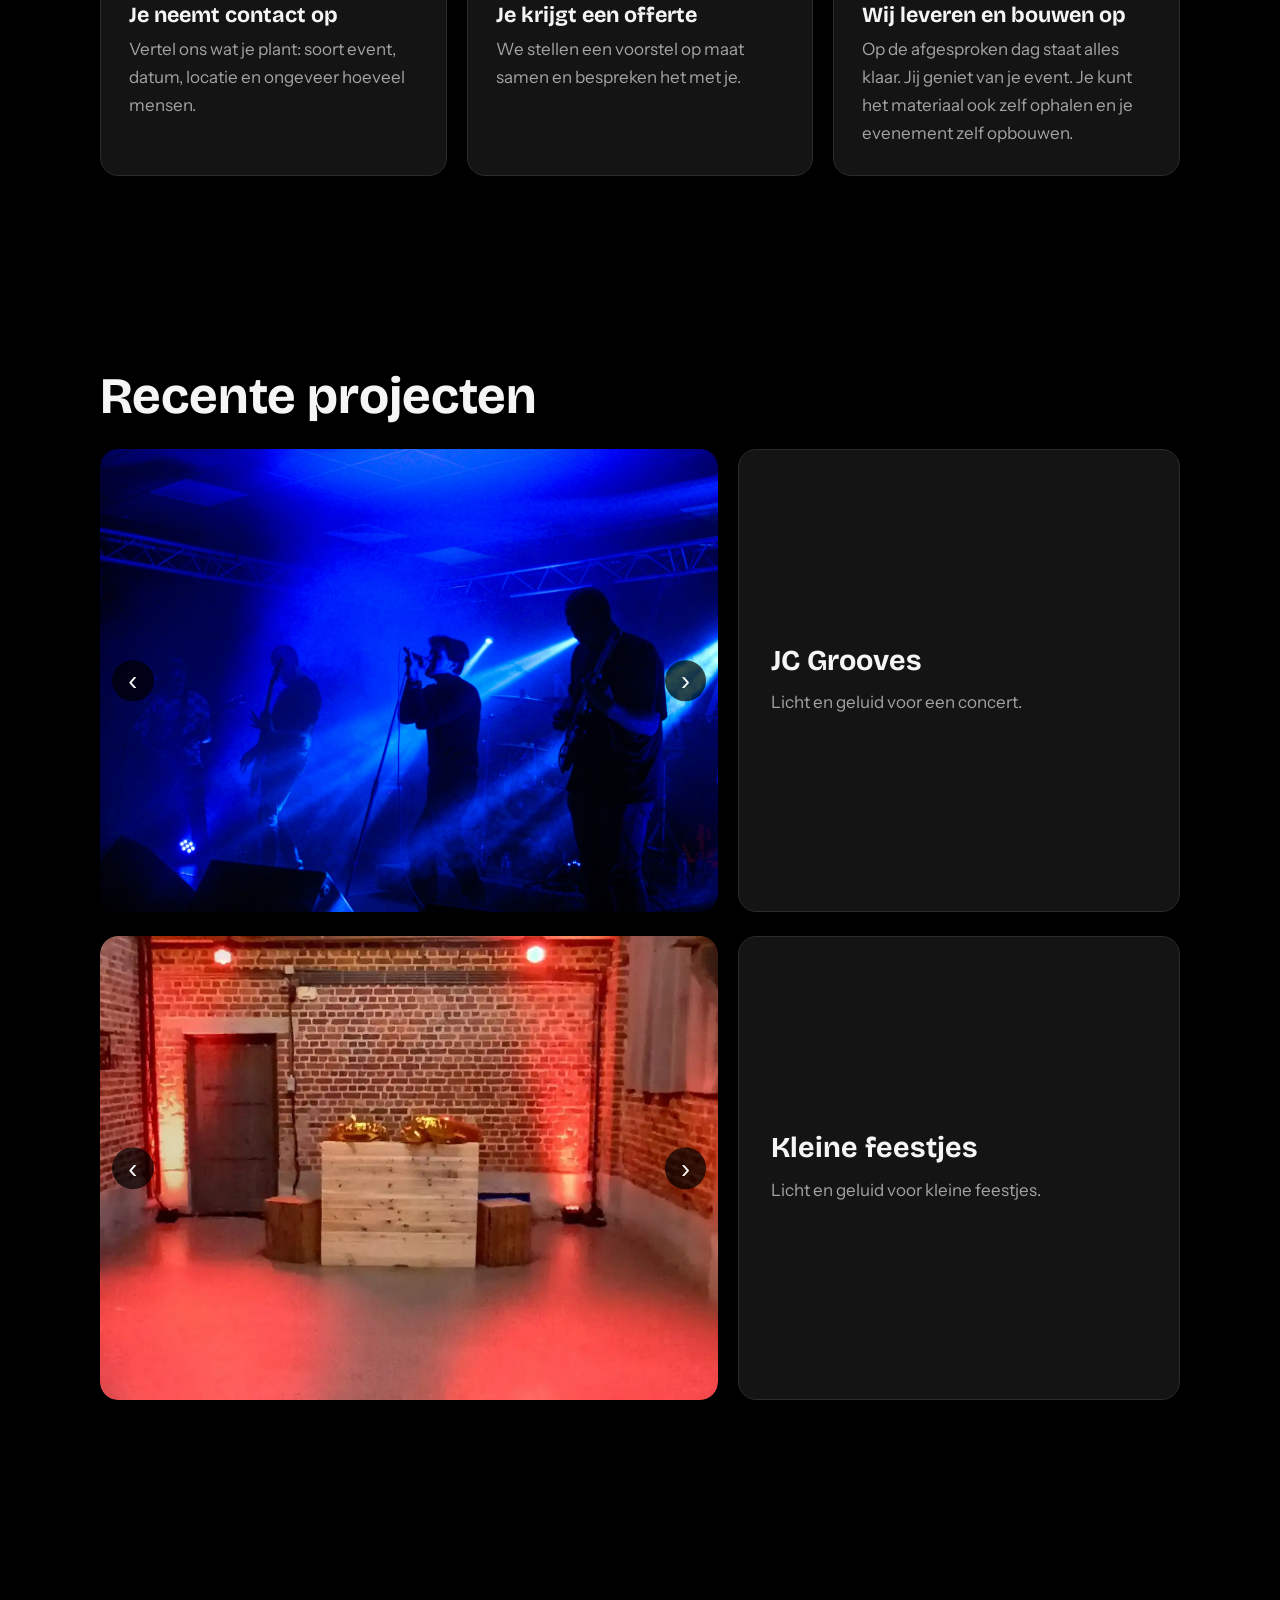
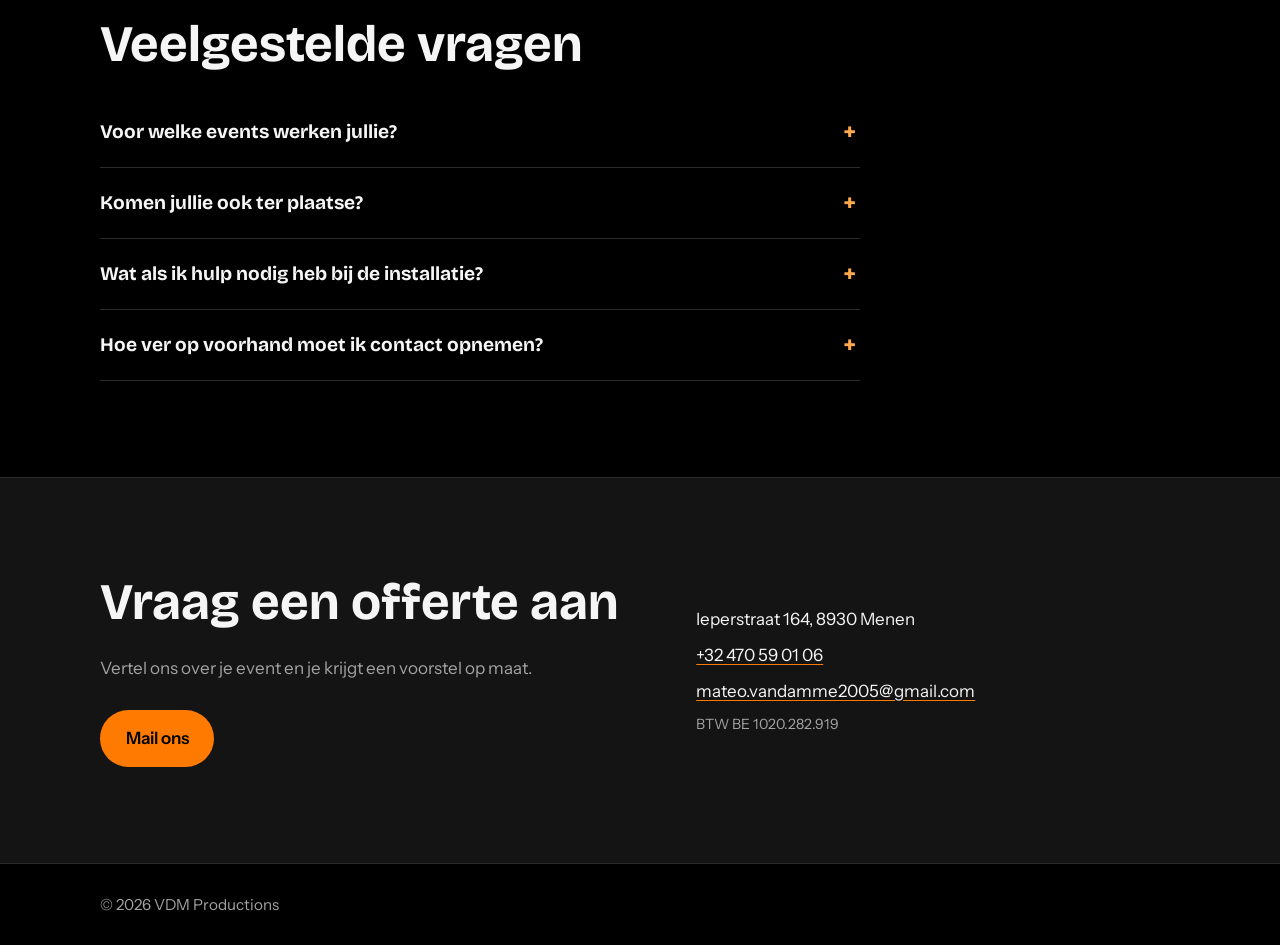
==== commit aa7576e1: "site elektriciteit voor Mateo ook toegevoegd." ====
--- a/Preview/Mateo/index.html
+++ b/Preview/Mateo/index.html
@@ -88,7 +88,7 @@
           <p>Licht en geluid voor een concert.</p>
         </div>
       </div>
-      
+
       <div class="project">
         <div class="gallery-wrap">
           <div class="gallery" tabindex="1" aria-label="Foto's van een klein bedrijfsfeest">
@@ -170,7 +170,7 @@
   Plak deze snippet net vóór de sluitende </body> tag van de klantensite
 -->
 
-<div id="preview-banner" style="position: fixed; bottom: 16px; left: 50%; transform: translateX(-50%); z-index: 99999; width: calc(100% - 32px); max-w: 600px; background: rgba(9, 9, 11, 0.95); backdrop-filter: blur(12px); border: 1px solid rgba(99, 102, 241, 0.4); border-radius: 16px; padding: 12px 18px; box-shadow: 0 10px 30px rgba(0,0,0,0.6); display: flex; align-items: center; justify-content: space-between; gap: 12px; font-family: system-ui, -apple-system, sans-serif; color: #f4f4f5;">
+<div id="preview-banner" style="position: fixed; bottom: 16px; left: 50%; transform: translateX(-50%); z-index: 99999; width: calc(100% - 32px); max-width: 600px; background: rgba(9, 9, 11, 0.95); backdrop-filter: blur(12px); border: 1px solid rgba(99, 102, 241, 0.4); border-radius: 16px; padding: 12px 18px; box-shadow: 0 10px 30px rgba(0,0,0,0.6); display: flex; align-items: center; justify-content: space-between; gap: 12px; font-family: system-ui, -apple-system, sans-serif; color: #f4f4f5;">
   <div style="display: flex; align-items: center; gap: 10px;">
     <div style="width: 8px; height: 8px; border-radius: 50%; background: #06b6d4; box-shadow: 0 0 10px #06b6d4;"></div>
     <div>
